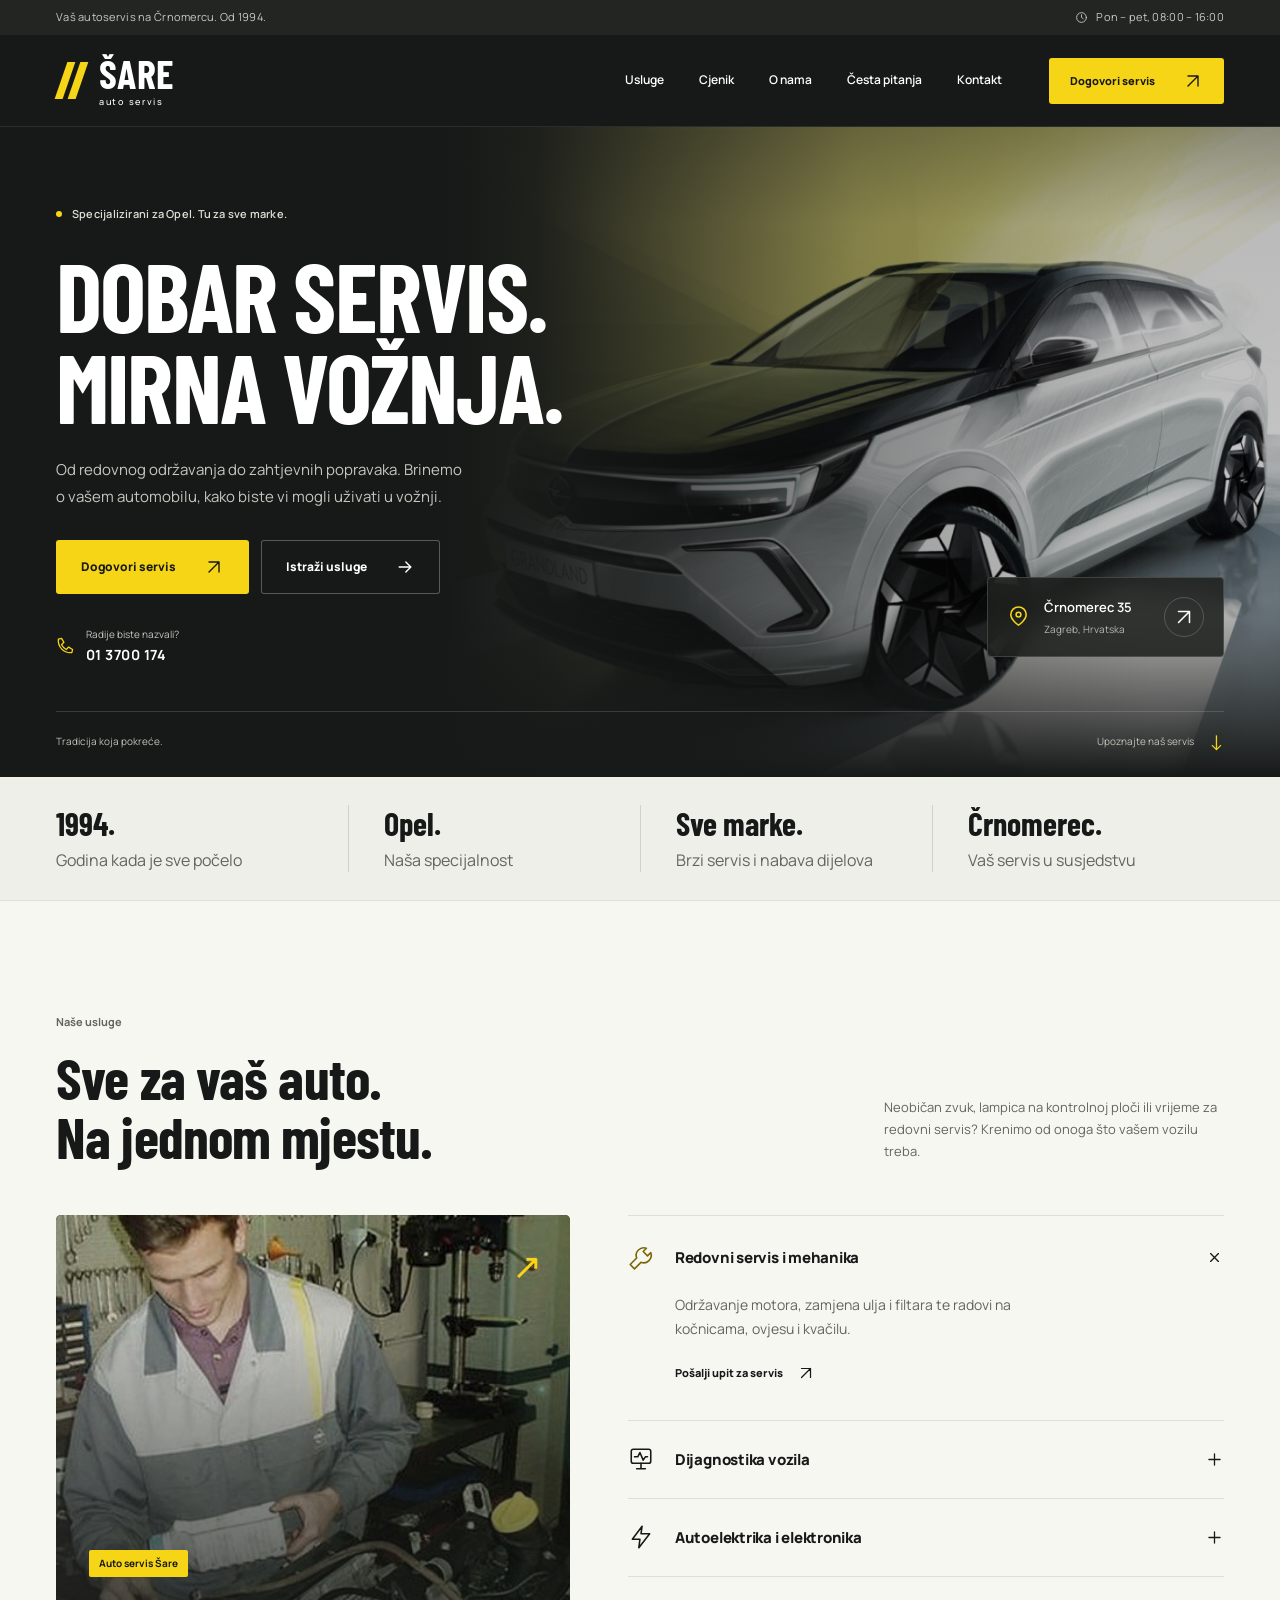
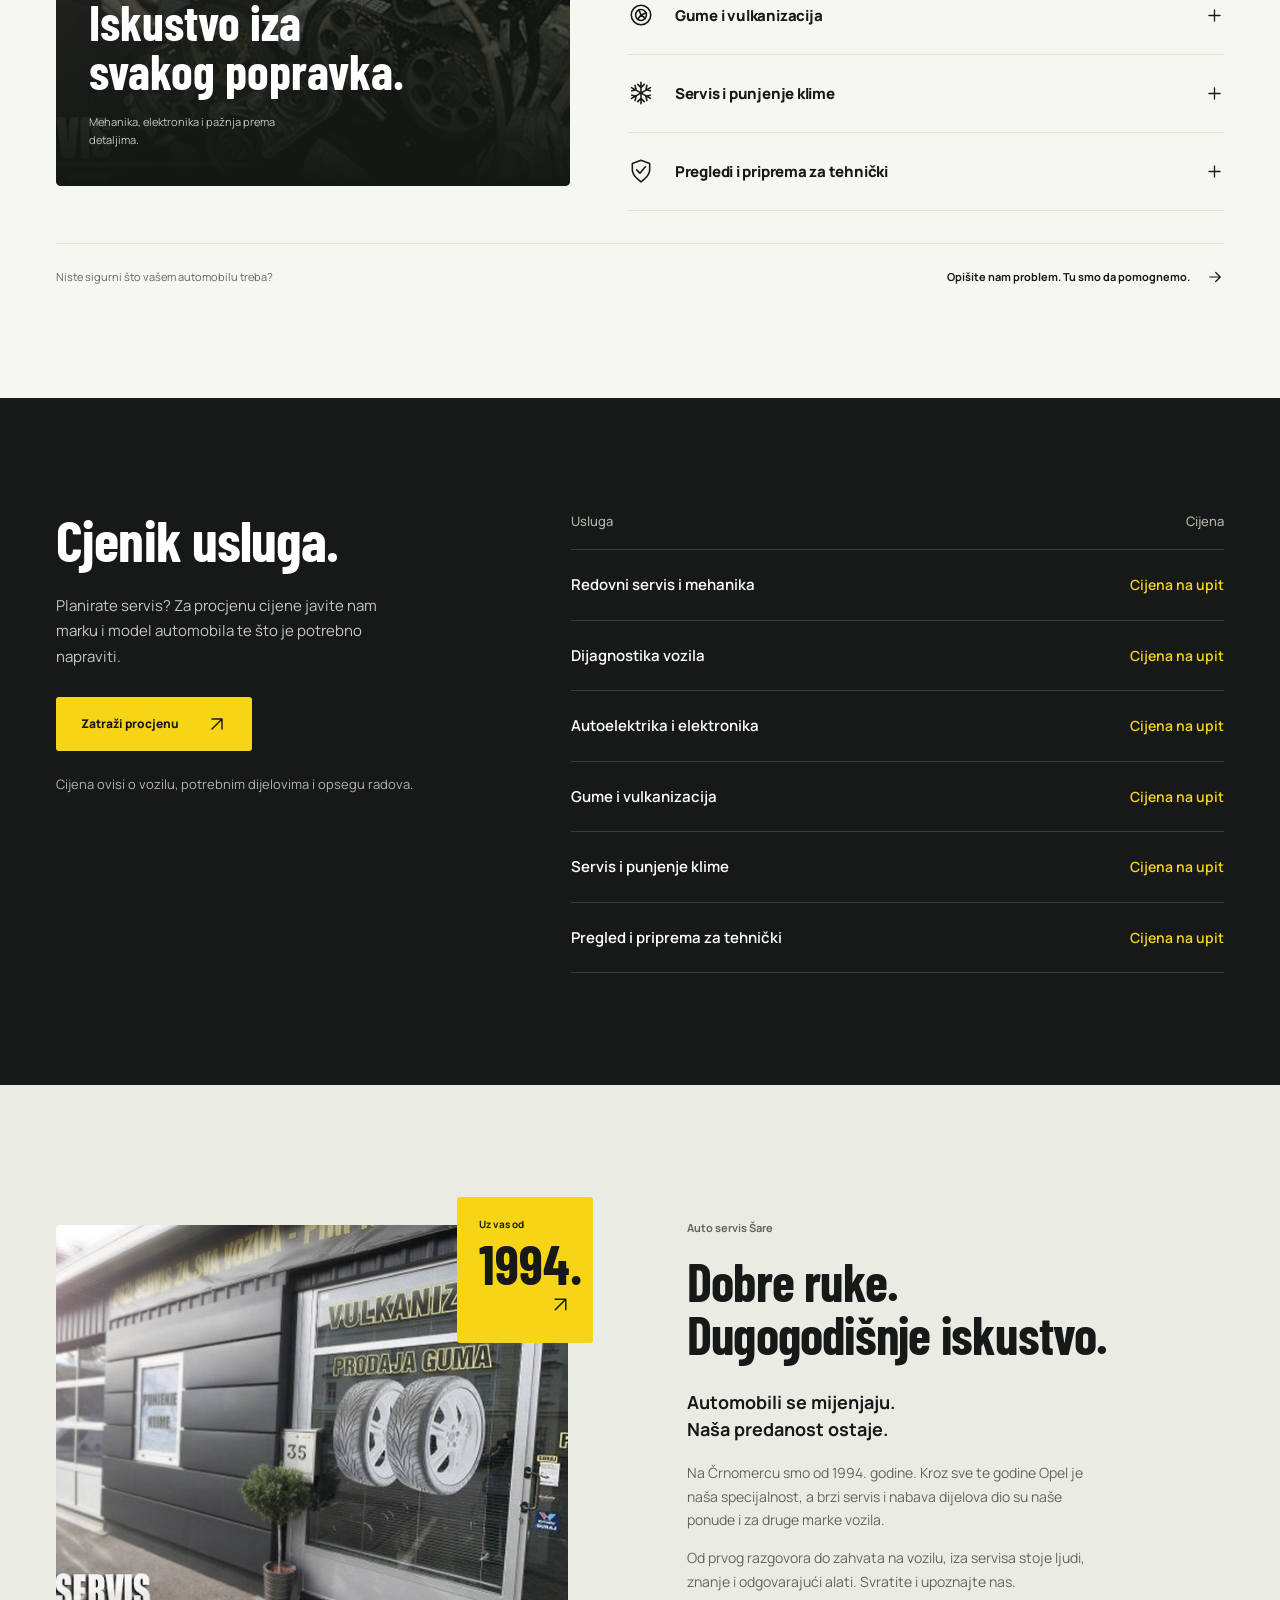
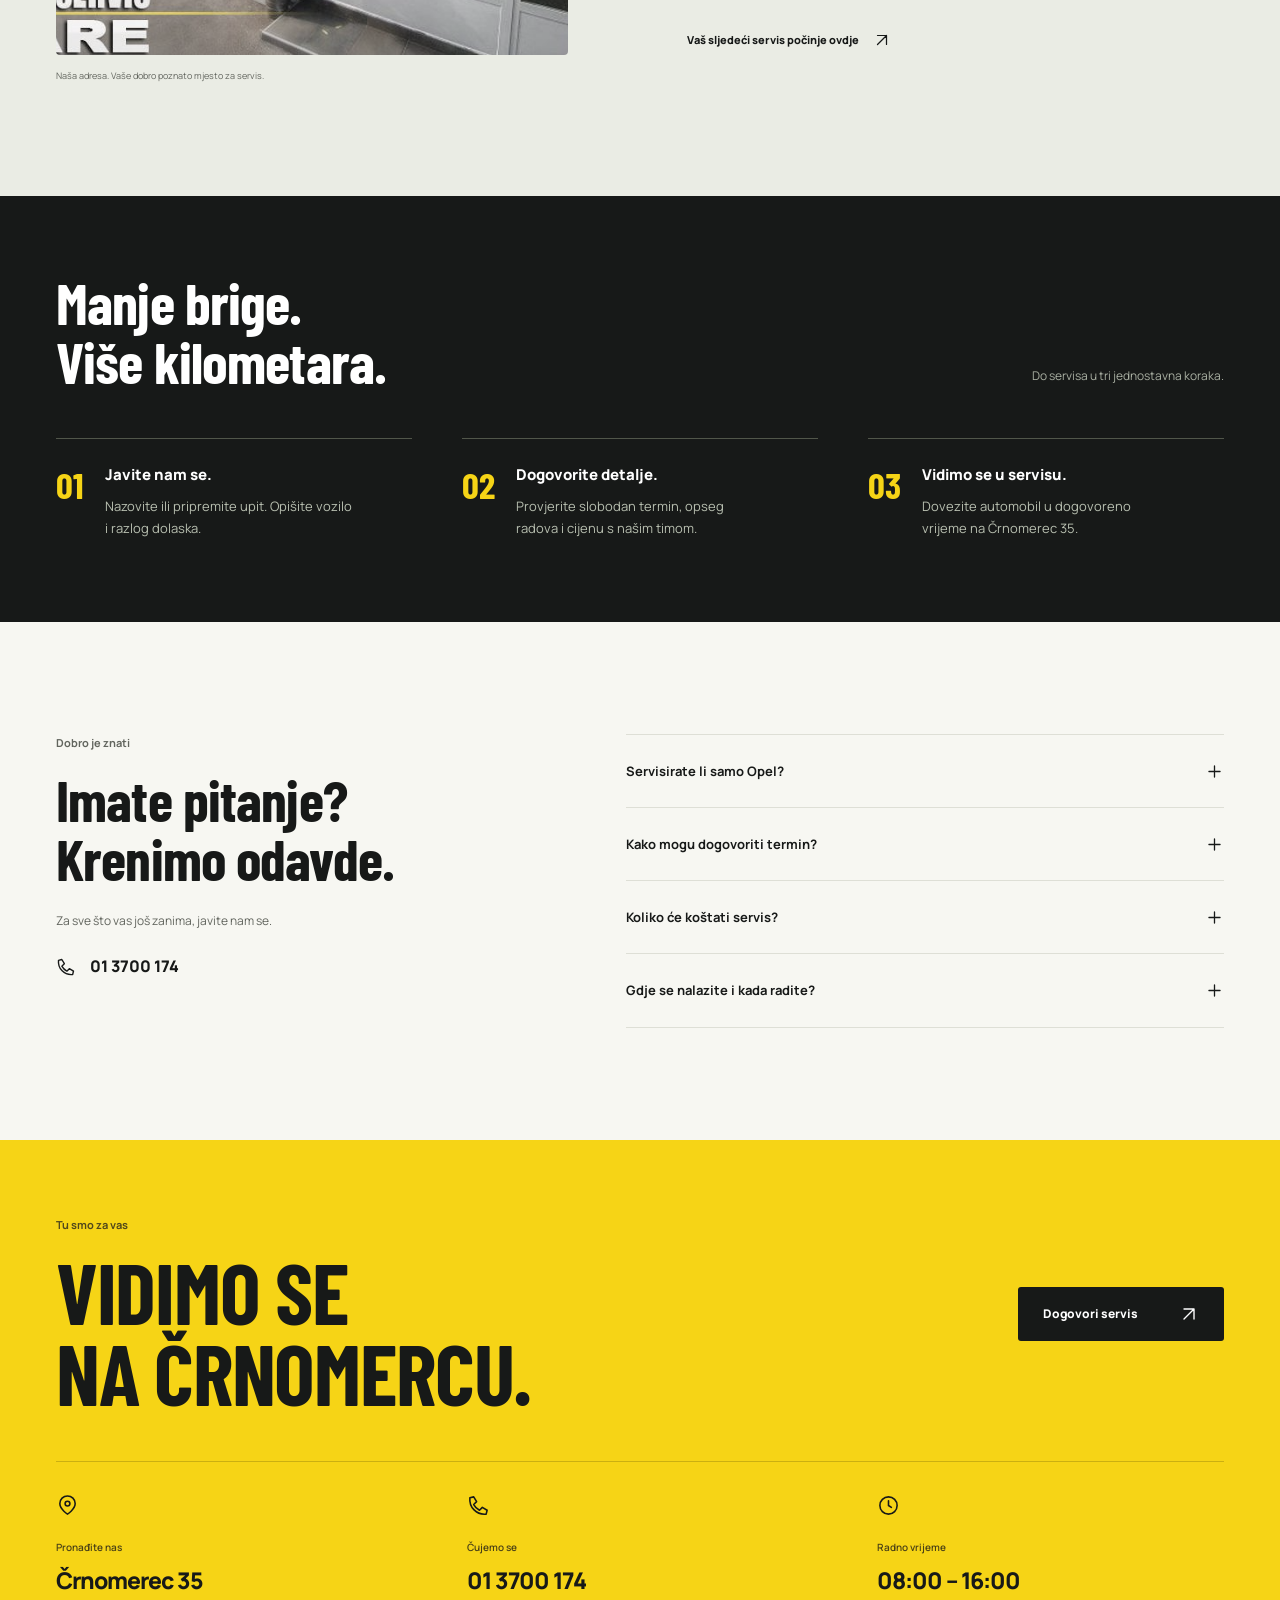
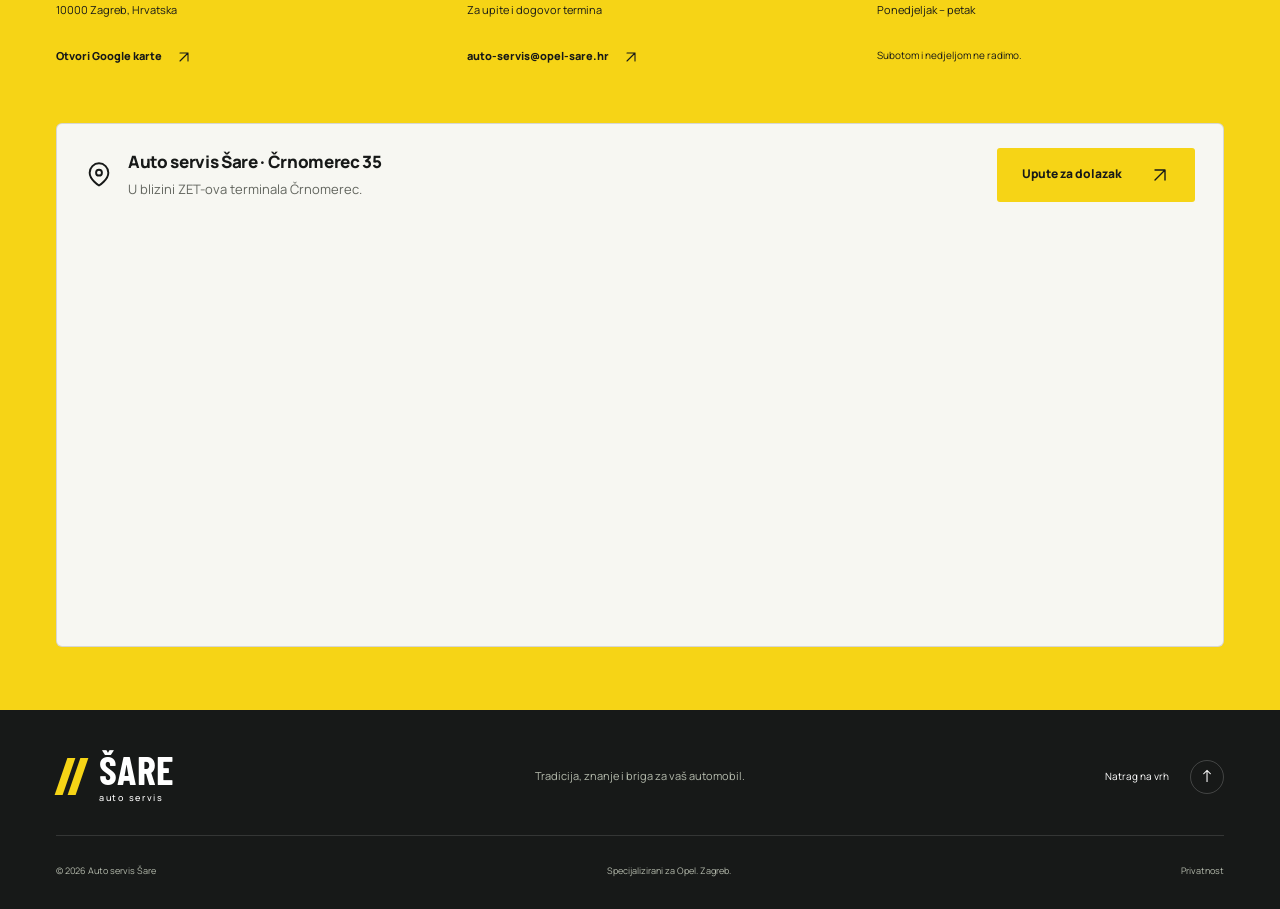
==== index.html @ dbb4a088 "Initial website for Auto servis Sare" ====
<!doctype html>
<html lang="hr">
  <head>
    <meta charset="utf-8" />
    <meta name="viewport" content="width=device-width, initial-scale=1" />
    <meta name="theme-color" content="#171918" />
    <meta
      name="description"
      content="Auto servis Šare na Črnomercu u Zagrebu. Specijalizirani za Opel od 1994. Mehanika, dijagnostika, autoelektrika, gume i klima. Dogovorite servis."
    />
    <title>Auto servis Šare — Dobar servis. Mirna vožnja.</title>
    <link rel="icon" href="assets/favicon.svg" type="image/svg+xml" />
    <link
      rel="preload"
      href="assets/barlow-condensed-bold.ttf"
      as="font"
      type="font/ttf"
      crossorigin
    />
    <link
      rel="preload"
      href="assets/manrope-variable.ttf"
      as="font"
      type="font/ttf"
      crossorigin
    />
    <link rel="stylesheet" href="styles.css" />
    <script src="app.js" defer></script>
  </head>
  <body>
    <a class="skip-link" href="#sadrzaj">Preskoči na sadržaj</a>
    <svg
      class="icon-sprite"
      xmlns="http://www.w3.org/2000/svg"
      aria-hidden="true"
    >
      <symbol id="i-arrow" viewBox="0 0 24 24">
        <path d="M5 12h14m-6-6 6 6-6 6" />
      </symbol>
      <symbol id="i-up-right" viewBox="0 0 24 24">
        <path d="M6 18 18 6M6 6h12v12" />
      </symbol>
      <symbol id="i-phone" viewBox="0 0 24 24">
        <path d="m7 3 3 5-3 3a15 15 0 0 0 6 6l3-3 5 3-1 4C10 22 2 14 3 4z" />
      </symbol>
      <symbol id="i-pin" viewBox="0 0 24 24">
        <path d="M20 10c0 6-8 11-8 11S4 16 4 10a8 8 0 1 1 16 0Z" />
        <circle cx="12" cy="10" r="2.5" />
      </symbol>
      <symbol id="i-clock" viewBox="0 0 24 24">
        <circle cx="12" cy="12" r="9" />
        <path d="M12 7v5l3 2" />
      </symbol>
      <symbol id="i-wrench" viewBox="0 0 24 24">
        <path d="m14 6 4 4 3-3a7 7 0 0 1-9 9l-6 6-4-4 6-6a7 7 0 0 1 9-9Z" />
      </symbol>
      <symbol id="i-diagnostic" viewBox="0 0 24 24">
        <rect x="3" y="3" width="18" height="13" rx="2" />
        <path d="M8 21h8m-4-5v5M6 10h3l2-4 3 7 2-3h2" />
      </symbol>
      <symbol id="i-bolt" viewBox="0 0 24 24">
        <path d="m13 2-9 12h7l-1 8 10-13h-8z" />
      </symbol>
      <symbol id="i-tyre" viewBox="0 0 24 24">
        <circle cx="12" cy="12" r="9" />
        <circle cx="12" cy="12" r="5" />
        <path d="m10 7 2 5 5-2m-5 2-3 4m3-4 4 3" />
      </symbol>
      <symbol id="i-snow" viewBox="0 0 24 24">
        <path
          d="M12 2v20M3.3 7l17.4 10M3.3 17 20.7 7M9 4l3 3 3-3M9 20l3-3 3 3M3.5 10l4-1-1-4m11 14-1-4 4-1M3.5 14l4 1-1 4m11-14-1 4 4 1"
        />
      </symbol>
      <symbol id="i-check" viewBox="0 0 24 24">
        <path d="m5 12 4 4L19 6" />
      </symbol>
      <symbol id="i-shield" viewBox="0 0 24 24">
        <path d="m12 2 8 3v6c0 5-8 11-8 11S4 16 4 11V5Z" />
        <path d="m8 11 3 3 5-6" />
      </symbol>
      <symbol id="i-plus" viewBox="0 0 24 24">
        <path d="M12 5v14M5 12h14" />
      </symbol>
      <symbol id="i-close" viewBox="0 0 24 24">
        <path d="m6 6 12 12M6 18 18 6" />
      </symbol>
      <symbol id="i-mail" viewBox="0 0 24 24">
        <rect x="3" y="5" width="18" height="14" rx="2" />
        <path d="m3 6 9 7 9-7" />
      </symbol>
    </svg>

    <div class="utility-bar">
      <div class="container utility-inner">
        <span>Vaš autoservis na Črnomercu. Od 1994.</span>
        <span
          ><svg class="icon" aria-hidden="true"><use href="#i-clock" /></svg>Pon
          – pet, 08:00 – 16:00</span
        >
      </div>
    </div>
    <header class="site-header">
      <div class="container nav-inner">
        <a
          class="brand"
          href="#pocetna"
          aria-label="Auto servis Šare — početna"
        >
          <span class="brand-mark" aria-hidden="true"><i></i><i></i></span>
          <span class="brand-name">ŠARE<span>auto servis</span></span>
        </a>
        <button
          class="menu-toggle"
          id="menu-toggle"
          type="button"
          aria-expanded="false"
          aria-controls="main-nav"
          aria-label="Otvori izbornik"
        >
          <span></span><span></span>
        </button>
        <nav class="main-nav" id="main-nav" aria-label="Glavni izbornik">
          <a href="#usluge">Usluge</a>
          <a href="#cjenik">Cjenik</a>
          <a href="#o-nama">O nama</a>
          <a href="#pitanja">Česta pitanja</a>
          <a href="#kontakt">Kontakt</a>
          <button
            class="button button-yellow nav-booking"
            type="button"
            data-booking
          >
            Dogovori servis
            <svg class="icon" aria-hidden="true">
              <use href="#i-up-right" />
            </svg>
          </button>
        </nav>
      </div>
    </header>

    <main id="sadrzaj">
      <section class="hero" id="pocetna" aria-labelledby="hero-title">
        <div class="hero-visual">
          <img
            src="assets/opel-grandland.jpg"
            width="1200"
            height="713"
            alt="Prednji dio srebrnog Opel Grandlanda"
            fetchpriority="high"
          />
        </div>
        <div class="hero-shade"></div>
        <div class="container hero-inner">
          <div class="hero-content">
            <p class="hero-intro">
              <span class="yellow-dot"></span>Specijalizirani za Opel. Tu za sve
              marke.
            </p>
            <h1 id="hero-title">
              <span>Dobar servis.</span><span>Mirna vožnja.</span>
            </h1>
            <p class="hero-description">
              Od redovnog održavanja do zahtjevnih popravaka. Brinemo o vašem
              automobilu, kako biste vi mogli uživati u vožnji.
            </p>
            <div class="hero-actions">
              <button class="button button-yellow" type="button" data-booking>
                Dogovori servis
                <svg class="icon" aria-hidden="true">
                  <use href="#i-up-right" />
                </svg>
              </button>
              <a class="button button-outline" href="#usluge"
                >Istraži usluge
                <svg class="icon" aria-hidden="true">
                  <use href="#i-arrow" /></svg
              ></a>
            </div>
            <a class="hero-phone" href="tel:+38513700174"
              ><svg class="icon" aria-hidden="true"><use href="#i-phone" /></svg
              ><span>Radije biste nazvali?<strong>01 3700 174</strong></span></a
            >
          </div>
          <div class="hero-location">
            <svg class="icon" aria-hidden="true"><use href="#i-pin" /></svg
            ><span>Črnomerec 35<span>Zagreb, Hrvatska</span></span
            ><a href="#kontakt" aria-label="Pronađite servis na Črnomercu"
              ><svg class="icon" aria-hidden="true">
                <use href="#i-up-right" /></svg
            ></a>
          </div>
          <div class="hero-bottom">
            <span>Tradicija koja pokreće.</span
            ><a href="#usluge"
              >Upoznajte naš servis <span aria-hidden="true">↓</span></a
            >
          </div>
        </div>
      </section>

      <div class="trust-strip">
        <div class="container trust-grid">
          <div>
            <strong>1994.</strong><span>Godina kada je sve počelo</span>
          </div>
          <div><strong>Opel.</strong><span>Naša specijalnost</span></div>
          <div>
            <strong>Sve marke.</strong
            ><span>Brzi servis i nabava dijelova</span>
          </div>
          <div>
            <strong>Črnomerec.</strong><span>Vaš servis u susjedstvu</span>
          </div>
        </div>
      </div>

      <section
        class="section services-section"
        id="usluge"
        aria-labelledby="services-title"
      >
        <div class="container">
          <div class="section-heading">
            <div>
              <p class="section-kicker">Naše usluge</p>
              <h2 id="services-title">
                Sve za vaš auto.<br />Na jednom mjestu.
              </h2>
            </div>
            <p>
              Neobičan zvuk, lampica na kontrolnoj ploči ili vrijeme za redovni
              servis? Krenimo od onoga što vašem vozilu treba.
            </p>
          </div>
          <div class="services-layout">
            <div class="service-photo">
              <img
                src="assets/mehanika.jpg"
                width="800"
                height="490"
                alt="Mehaničar radi na motoru u autoservisu Šare"
                loading="lazy"
              />
              <div class="service-photo-caption">
                <span class="photo-tag">Auto servis Šare</span>
                <h3>Iskustvo iza<br />svakog popravka.</h3>
                <p>Mehanika, elektronika i pažnja prema detaljima.</p>
              </div>
              <span class="photo-corner" aria-hidden="true">↗</span>
            </div>
            <div class="service-list">
              <details class="service-item" open>
                <summary>
                  <svg class="service-icon" aria-hidden="true">
                    <use href="#i-wrench" />
                  </svg>
                  <h3>Redovni servis i mehanika</h3>
                  <svg class="icon expand-icon" aria-hidden="true">
                    <use href="#i-plus" />
                  </svg>
                </summary>
                <div class="service-content">
                  <p>
                    Održavanje motora, zamjena ulja i filtara te radovi na
                    kočnicama, ovjesu i kvačilu.
                  </p>
                  <button
                    class="text-button"
                    type="button"
                    data-booking
                    data-service="Mehanika"
                  >
                    Pošalji upit za servis
                    <svg class="icon" aria-hidden="true">
                      <use href="#i-up-right" />
                    </svg>
                  </button>
                </div>
              </details>
              <details class="service-item">
                <summary>
                  <svg class="service-icon" aria-hidden="true">
                    <use href="#i-diagnostic" />
                  </svg>
                  <h3>Dijagnostika vozila</h3>
                  <svg class="icon expand-icon" aria-hidden="true">
                    <use href="#i-plus" />
                  </svg>
                </summary>
                <div class="service-content">
                  <p>
                    Provjera sustava vozila dijagnostičkom opremom i
                    pronalaženje uzroka prijavljenih poteškoća.
                  </p>
                  <button
                    class="text-button"
                    type="button"
                    data-booking
                    data-service="Dijagnostika"
                  >
                    Pošalji upit za dijagnostiku
                    <svg class="icon" aria-hidden="true">
                      <use href="#i-up-right" />
                    </svg>
                  </button>
                </div>
              </details>
              <details class="service-item">
                <summary>
                  <svg class="service-icon" aria-hidden="true">
                    <use href="#i-bolt" />
                  </svg>
                  <h3>Autoelektrika i elektronika</h3>
                  <svg class="icon expand-icon" aria-hidden="true">
                    <use href="#i-plus" />
                  </svg>
                </summary>
                <div class="service-content">
                  <p>
                    Pregled i popravak električnih instalacija, električnih
                    dijelova i elektronike vašeg automobila.
                  </p>
                  <button
                    class="text-button"
                    type="button"
                    data-booking
                    data-service="Autoelektrika"
                  >
                    Pošalji upit za autoelektriku
                    <svg class="icon" aria-hidden="true">
                      <use href="#i-up-right" />
                    </svg>
                  </button>
                </div>
              </details>
              <details class="service-item">
                <summary>
                  <svg class="service-icon" aria-hidden="true">
                    <use href="#i-tyre" />
                  </svg>
                  <h3>Gume i vulkanizacija</h3>
                  <svg class="icon expand-icon" aria-hidden="true">
                    <use href="#i-plus" />
                  </svg>
                </summary>
                <div class="service-content">
                  <p>
                    Nabava, montaža i balansiranje guma te kontrola njihova
                    stanja i tlaka.
                  </p>
                  <button
                    class="text-button"
                    type="button"
                    data-booking
                    data-service="Gume"
                  >
                    Pošalji upit za gume
                    <svg class="icon" aria-hidden="true">
                      <use href="#i-up-right" />
                    </svg>
                  </button>
                </div>
              </details>
              <details class="service-item">
                <summary>
                  <svg class="service-icon" aria-hidden="true">
                    <use href="#i-snow" />
                  </svg>
                  <h3>Servis i punjenje klime</h3>
                  <svg class="icon expand-icon" aria-hidden="true">
                    <use href="#i-plus" />
                  </svg>
                </summary>
                <div class="service-content">
                  <p>
                    Pregled, punjenje i popravak sustava klimatizacije. Javite
                    nam model vozila i poteškoću koju primjećujete.
                  </p>
                  <button
                    class="text-button"
                    type="button"
                    data-booking
                    data-service="Klima"
                  >
                    Pošalji upit za klimu
                    <svg class="icon" aria-hidden="true">
                      <use href="#i-up-right" />
                    </svg>
                  </button>
                </div>
              </details>
              <details class="service-item">
                <summary>
                  <svg class="service-icon" aria-hidden="true">
                    <use href="#i-shield" />
                  </svg>
                  <h3>Pregledi i priprema za tehnički</h3>
                  <svg class="icon expand-icon" aria-hidden="true">
                    <use href="#i-plus" />
                  </svg>
                </summary>
                <div class="service-content">
                  <p>
                    Kontrolni pregledi, priprema vozila za tehnički pregled i
                    poliranje farova.
                  </p>
                  <button
                    class="text-button"
                    type="button"
                    data-booking
                    data-service="Pregled vozila"
                  >
                    Pošalji upit za pregled
                    <svg class="icon" aria-hidden="true">
                      <use href="#i-up-right" />
                    </svg>
                  </button>
                </div>
              </details>
            </div>
          </div>
          <div class="services-note">
            <span>Niste sigurni što vašem automobilu treba?</span
            ><a href="tel:+38513700174"
              >Opišite nam problem. Tu smo da pomognemo.<svg
                class="icon"
                aria-hidden="true"
              >
                <use href="#i-arrow" /></svg
            ></a>
          </div>
        </div>
      </section>

      <section
        class="section pricing-section"
        id="cjenik"
        aria-labelledby="pricing-title"
      >
        <div class="container pricing-layout">
          <div class="pricing-intro">
            <h2 id="pricing-title">Cjenik usluga.</h2>
            <p>
              Planirate servis? Za procjenu cijene javite nam marku i model
              automobila te što je potrebno napraviti.
            </p>
            <button
              class="button button-yellow"
              type="button"
              data-booking
              data-service="Ostalo"
            >
              Zatraži procjenu
              <svg class="icon" aria-hidden="true">
                <use href="#i-up-right" />
              </svg>
            </button>
            <p class="pricing-note">
              Cijena ovisi o vozilu, potrebnim dijelovima i opsegu radova.
            </p>
          </div>
          <div class="pricing-table-wrap">
            <table class="pricing-table">
              <caption class="sr-only">
                Pregled servisnih usluga. Cijene su trenutačno dostupne na upit.
              </caption>
              <thead>
                <tr>
                  <th scope="col">Usluga</th>
                  <th scope="col">Cijena</th>
                </tr>
              </thead>
              <!-- Oznake u .price-value zamijeniti potvrđenim cijenama. -->
              <tbody>
                <tr>
                  <th scope="row">Redovni servis i mehanika</th>
                  <td class="price-value">Cijena na upit</td>
                </tr>
                <tr>
                  <th scope="row">Dijagnostika vozila</th>
                  <td class="price-value">Cijena na upit</td>
                </tr>
                <tr>
                  <th scope="row">Autoelektrika i elektronika</th>
                  <td class="price-value">Cijena na upit</td>
                </tr>
                <tr>
                  <th scope="row">Gume i vulkanizacija</th>
                  <td class="price-value">Cijena na upit</td>
                </tr>
                <tr>
                  <th scope="row">Servis i punjenje klime</th>
                  <td class="price-value">Cijena na upit</td>
                </tr>
                <tr>
                  <th scope="row">Pregled i priprema za tehnički</th>
                  <td class="price-value">Cijena na upit</td>
                </tr>
              </tbody>
            </table>
          </div>
        </div>
      </section>

      <section
        class="section about-section"
        id="o-nama"
        aria-labelledby="about-title"
      >
        <div class="container about-layout">
          <div class="about-visual">
            <img
              src="assets/servis-eksterijer.jpg"
              width="800"
              height="490"
              alt="Ulaz u Auto servis Šare na adresi Črnomerec 35"
              loading="lazy"
            />
            <div class="since-badge">
              <span>Uz vas od</span><strong>1994.</strong
              ><svg class="icon" aria-hidden="true">
                <use href="#i-up-right" />
              </svg>
            </div>
            <p class="photo-credit">
              Naša adresa. Vaše dobro poznato mjesto za servis.
            </p>
          </div>
          <div class="about-copy">
            <p class="section-kicker">Auto servis Šare</p>
            <h2 id="about-title">Dobre ruke.<br />Dugogodišnje iskustvo.</h2>
            <p class="about-lead">
              Automobili se mijenjaju.<br />Naša predanost ostaje.
            </p>
            <p>
              Na Črnomercu smo od 1994. godine. Kroz sve te godine Opel je naša
              specijalnost, a brzi servis i nabava dijelova dio su naše ponude i
              za druge marke vozila.
            </p>
            <p>
              Od prvog razgovora do zahvata na vozilu, iza servisa stoje ljudi,
              znanje i odgovarajući alati. Svratite i upoznajte nas.
            </p>
            <a class="text-link" href="#kontakt"
              >Vaš sljedeći servis počinje ovdje
              <svg class="icon" aria-hidden="true">
                <use href="#i-up-right" /></svg
            ></a>
          </div>
        </div>
      </section>

      <section class="process-section" aria-labelledby="process-title">
        <div class="container">
          <div class="process-heading">
            <h2 id="process-title">Manje brige.<br />Više kilometara.</h2>
            <p>Do servisa u tri jednostavna koraka.</p>
          </div>
          <ol class="process-grid">
            <li>
              <span class="step-number">01</span>
              <div>
                <h3>Javite nam se.</h3>
                <p>
                  Nazovite ili pripremite upit. Opišite vozilo i razlog dolaska.
                </p>
              </div>
            </li>
            <li>
              <span class="step-number">02</span>
              <div>
                <h3>Dogovorite detalje.</h3>
                <p>
                  Provjerite slobodan termin, opseg radova i cijenu s našim
                  timom.
                </p>
              </div>
            </li>
            <li>
              <span class="step-number">03</span>
              <div>
                <h3>Vidimo se u servisu.</h3>
                <p>Dovezite automobil u dogovoreno vrijeme na Črnomerec 35.</p>
              </div>
            </li>
          </ol>
        </div>
      </section>

      <section
        class="section faq-section"
        id="pitanja"
        aria-labelledby="faq-title"
      >
        <div class="container faq-layout">
          <div class="faq-heading">
            <p class="section-kicker">Dobro je znati</p>
            <h2 id="faq-title">Imate pitanje?<br />Krenimo odavde.</h2>
            <p>Za sve što vas još zanima, javite nam se.</p>
            <a class="text-link" href="tel:+38513700174"
              ><svg class="icon" aria-hidden="true"><use href="#i-phone" /></svg
              >01 3700 174</a
            >
          </div>
          <div class="faq-list">
            <details>
              <summary>
                Servisirate li samo Opel?<svg
                  class="icon expand-icon"
                  aria-hidden="true"
                >
                  <use href="#i-plus" />
                </svg>
              </summary>
              <p>
                Opel je naša specijalnost. Brzi servis i nabavu dijelova nudimo
                i za druge marke. Javite nam model vozila i potrebnu uslugu kako
                bismo dogovorili detalje.
              </p>
            </details>
            <details>
              <summary>
                Kako mogu dogovoriti termin?<svg
                  class="icon expand-icon"
                  aria-hidden="true"
                >
                  <use href="#i-plus" />
                </svg>
              </summary>
              <p>
                Nazovite <a href="tel:+38513700174">01 3700 174</a> radnim danom
                od 08:00 do 16:00 ili nam pošaljite e-mail. Termin vrijedi nakon
                dogovora sa servisom.
              </p>
            </details>
            <details>
              <summary>
                Koliko će koštati servis?<svg
                  class="icon expand-icon"
                  aria-hidden="true"
                >
                  <use href="#i-plus" />
                </svg>
              </summary>
              <p>
                Cijena ovisi o vozilu, potrebnim dijelovima i opsegu zahvata. Za
                procjenu nam pošaljite marku i model vozila te opis potrebne
                usluge.
              </p>
            </details>
            <details>
              <summary>
                Gdje se nalazite i kada radite?<svg
                  class="icon expand-icon"
                  aria-hidden="true"
                >
                  <use href="#i-plus" />
                </svg>
              </summary>
              <p>
                Na adresi Črnomerec 35 u Zagrebu, u blizini ZET-ova terminala.
                Radimo ponedjeljkom do petka, od 08:00 do 16:00. Subotom i
                nedjeljom ne radimo.
              </p>
            </details>
          </div>
        </div>
      </section>

      <section
        class="contact-section"
        id="kontakt"
        aria-labelledby="contact-title"
      >
        <div class="container">
          <div class="contact-heading">
            <div>
              <p class="section-kicker">Tu smo za vas</p>
              <h2 id="contact-title">Vidimo se<br />na Črnomercu.</h2>
            </div>
            <button class="button button-dark" type="button" data-booking>
              Dogovori servis
              <svg class="icon" aria-hidden="true">
                <use href="#i-up-right" />
              </svg>
            </button>
          </div>
          <div class="contact-grid">
            <div class="contact-item">
              <svg class="contact-icon" aria-hidden="true">
                <use href="#i-pin" />
              </svg>
              <p>Pronađite nas</p>
              <h3>Črnomerec 35</h3>
              <span>10000 Zagreb, Hrvatska</span
              ><a
                href="https://www.google.com/maps?cid=3651087283997827513"
                target="_blank"
                rel="noopener noreferrer"
                >Otvori Google karte
                <svg class="icon" aria-hidden="true">
                  <use href="#i-up-right" /></svg
                ><span class="sr-only"> (nova kartica)</span></a
              >
            </div>
            <div class="contact-item">
              <svg class="contact-icon" aria-hidden="true">
                <use href="#i-phone" />
              </svg>
              <p>Čujemo se</p>
              <h3><a href="tel:+38513700174">01 3700 174</a></h3>
              <span>Za upite i dogovor termina</span
              ><a href="mailto:auto-servis@opel-sare.hr"
                >auto-servis@opel-sare.hr
                <svg class="icon" aria-hidden="true">
                  <use href="#i-up-right" /></svg
              ></a>
            </div>
            <div class="contact-item">
              <svg class="contact-icon" aria-hidden="true">
                <use href="#i-clock" />
              </svg>
              <p>Radno vrijeme</p>
              <h3>08:00 – 16:00</h3>
              <span>Ponedjeljak – petak</span
              ><span class="weekend-note">Subotom i nedjeljom ne radimo.</span>
            </div>
          </div>
          <div class="location-map" aria-labelledby="map-title">
            <div class="map-toolbar">
              <div class="map-description">
                <svg class="icon" aria-hidden="true">
                  <use href="#i-pin" />
                </svg>
                <div>
                  <h3 id="map-title">Auto servis Šare · Črnomerec 35</h3>
                  <p>U blizini ZET-ova terminala Črnomerec.</p>
                </div>
              </div>
              <a
                class="button button-yellow"
                href="https://www.google.com/maps/dir/?api=1&amp;destination=45.8172058%2C15.9369876&amp;travelmode=driving"
                target="_blank"
                rel="noopener noreferrer"
              >
                Upute za dolazak
                <svg class="icon" aria-hidden="true">
                  <use href="#i-up-right" />
                </svg>
                <span class="sr-only"> (Google karte, nova kartica)</span>
              </a>
            </div>
            <iframe
              class="map-frame"
              src="https://www.google.com/maps/embed?pb=!1m18!1m12!1m3!1d3236.9121084749286!2d15.936987600000002!3d45.8172058!2m3!1f0!2f0!3f0!3m2!1i1024!2i768!4f13.1!3m3!1m2!1s0x4765d6d4f87176b3%3A0x32ab448a5ea2e1b9!2sAuto%20servis%20%C5%A0are!5e1!3m2!1shr!2shr!4v1791269556312!5m2!1shr!2shr"
              title="Google karta: Auto servis Šare, Črnomerec 35, Zagreb"
              width="1280"
              height="420"
              loading="lazy"
              referrerpolicy="strict-origin-when-cross-origin"
              allowfullscreen
            ></iframe>
          </div>
        </div>
      </section>
    </main>

    <footer class="site-footer">
      <div class="container footer-top">
        <a class="brand" href="#pocetna" aria-label="Auto servis Šare — na vrh"
          ><span class="brand-mark" aria-hidden="true"><i></i><i></i></span
          ><span class="brand-name">ŠARE<span>auto servis</span></span></a
        >
        <p>Tradicija, znanje i briga za vaš automobil.</p>
        <a class="back-top" href="#pocetna"
          >Natrag na vrh <span aria-hidden="true">↑</span></a
        >
      </div>
      <div class="container footer-bottom">
        <span>© <span data-year>2026</span> Auto servis Šare</span
        ><span>Specijalizirani za Opel. Zagreb.</span
        ><button class="footer-privacy" type="button" data-privacy>
          Privatnost
        </button>
      </div>
    </footer>

    <div class="mobile-action-bar">
      <a href="tel:+38513700174"
        ><svg class="icon" aria-hidden="true"><use href="#i-phone" /></svg
        >Nazovi servis</a
      ><button type="button" data-booking>
        Dogovori servis
        <svg class="icon" aria-hidden="true"><use href="#i-up-right" /></svg>
      </button>
    </div>

    <dialog
      class="booking-dialog"
      id="booking-dialog"
      aria-labelledby="booking-title"
    >
      <button
        class="dialog-close"
        type="button"
        data-close-dialog
        aria-label="Zatvori obrazac"
      >
        <svg class="icon" aria-hidden="true"><use href="#i-close" /></svg>
      </button>
      <div class="dialog-intro">
        <p class="section-kicker">Auto servis Šare</p>
        <h2 id="booking-title">Krenimo od vašeg auta.</h2>
        <p>
          Opišite što vam treba. Pripremit ćemo e-mail koji možete pregledati i
          poslati servisu.
        </p>
      </div>
      <form id="booking-form">
        <div class="form-grid">
          <div class="field">
            <label for="name"
              >Ime i prezime <span aria-hidden="true">*</span></label
            ><input
              id="name"
              name="name"
              autocomplete="name"
              maxlength="100"
              required
            />
          </div>
          <div class="field">
            <label for="email">E-mail <span aria-hidden="true">*</span></label
            ><input
              id="email"
              name="email"
              type="email"
              autocomplete="email"
              spellcheck="false"
              maxlength="150"
              required
            />
          </div>
          <div class="field">
            <label for="phone">Telefon <span>(neobavezno)</span></label
            ><input
              id="phone"
              name="phone"
              type="tel"
              autocomplete="tel"
              maxlength="40"
            />
          </div>
          <div class="field">
            <label for="vehicle">Marka i model <span>(neobavezno)</span></label
            ><input
              id="vehicle"
              name="vehicle"
              autocomplete="off"
              placeholder="Npr. Opel Astra, 2018…"
              maxlength="120"
            />
          </div>
          <div class="field field-full">
            <label for="service">Usluga <span aria-hidden="true">*</span></label
            ><select id="service" name="service" required>
              <option value="">Odaberite uslugu</option>
              <option value="Mehanika">Redovni servis i mehanika</option>
              <option value="Dijagnostika">Dijagnostika vozila</option>
              <option value="Autoelektrika">Autoelektrika i elektronika</option>
              <option value="Gume">Gume i vulkanizacija</option>
              <option value="Klima">Servis klime</option>
              <option value="Pregled vozila">
                Pregled i priprema za tehnički
              </option>
              <option value="Ostalo">Ostalo / nisam siguran</option>
            </select>
          </div>
          <div class="field field-full">
            <label for="message"
              >Kako možemo pomoći? <span aria-hidden="true">*</span></label
            ><textarea
              id="message"
              name="message"
              rows="3"
              maxlength="2000"
              placeholder="Opišite potrebnu uslugu ili poteškoću koju primjećujete…"
              required
            ></textarea>
          </div>
        </div>
        <p class="form-note">
          Polja označena zvjezdicom su obavezna. Upit se šalje iz vaše e-mail
          aplikacije. Termin dogovarate izravno sa servisom.
        </p>
        <button class="button button-dark form-submit" type="submit">
          Pripremi e-mail
          <svg class="icon" aria-hidden="true"><use href="#i-arrow" /></svg>
        </button>
        <p class="form-phone">
          Za dogovor telefonom: <a href="tel:+38513700174">01 3700 174</a>
        </p>
      </form>
      <div id="booking-result" hidden>
        <p class="result-heading">
          <svg class="icon" aria-hidden="true"><use href="#i-check" /></svg>Upit
          je pripremljen. Još nije poslan.
        </p>
        <label class="preview-label" for="inquiry-preview"
          >Pregled vaše poruke</label
        ><textarea id="inquiry-preview" rows="9" readonly></textarea>
        <a
          class="button button-dark"
          id="email-draft"
          href="mailto:auto-servis@opel-sare.hr"
          >Otvori e-mail aplikaciju
          <svg class="icon" aria-hidden="true"><use href="#i-mail" /></svg
        ></a>
        <p class="form-note">
          Ako se aplikacija ne otvori, kopirajte poruku i pošaljite je na
          <a href="mailto:auto-servis@opel-sare.hr">auto-servis@opel-sare.hr</a
          >.
        </p>
        <div class="result-actions">
          <button class="text-button" id="edit-inquiry" type="button">
            Uredi upit</button
          ><button class="text-button" id="copy-inquiry" type="button">
            Kopiraj poruku
          </button>
        </div>
        <p id="copy-status" class="copy-status" aria-live="polite"></p>
      </div>
    </dialog>
    <dialog
      class="privacy-dialog"
      id="privacy-dialog"
      aria-labelledby="privacy-title"
    >
      <button
        class="dialog-close"
        type="button"
        data-close-dialog
        aria-label="Zatvori informacije o privatnosti"
      >
        <svg class="icon" aria-hidden="true"><use href="#i-close" /></svg>
      </button>
      <h2 id="privacy-title">Vaši podaci.</h2>
      <p>
        Ova stranica ne koristi vlastite analitičke ni marketinške kolačiće.
      </p>
      <p>
        Podaci koje unesete u obrazac služe za pripremu e-maila u vašem
        pregledniku. Stranica ih ne pohranjuje na poslužitelju i ne šalje
        automatski. Poruku šaljete sami, kroz svoju e-mail aplikaciju.
      </p>
      <p>
        Za prikaz lokacije koristimo ugrađenu Google kartu. Pri učitavanju karte
        preglednik se povezuje s Googleovim poslužiteljima. Na kartu i poveznice
        za upute primjenjuju se
        <a
          href="https://policies.google.com/privacy?hl=hr"
          target="_blank"
          rel="noopener noreferrer"
          >Googleova pravila privatnosti<span class="sr-only">
            (nova kartica)</span
          ></a
        >.
      </p>
      <p>
        Za pitanja se možete javiti na
        <a href="mailto:auto-servis@opel-sare.hr">auto-servis@opel-sare.hr</a>.
      </p>
    </dialog>
    <noscript
      ><div class="no-script-note">
        Za dogovor servisa nazovite
        <a href="tel:+38513700174">01 3700 174</a> ili pišite na
        <a href="mailto:auto-servis@opel-sare.hr">auto-servis@opel-sare.hr</a>.
      </div>
      <style>
        [data-booking],
        [data-privacy],
        .menu-toggle {
          display: none !important;
        }
        @media (max-width: 999px) {
          .main-nav {
            display: flex !important;
            position: static !important;
            flex-wrap: wrap;
          }
          .nav-inner {
            flex-wrap: wrap;
          }
          .site-header {
            position: relative;
          }
          .mobile-action-bar {
            grid-template-columns: 1fr;
          }
        }
      </style></noscript
    >
  </body>
</html>
---- styles.css ----
@font-face {
  font-family: Manrope;
  src: url("assets/manrope-variable.ttf") format("truetype");
  font-weight: 200 800;
  font-style: normal;
  font-display: swap;
}
@font-face {
  font-family: "Barlow Condensed";
  src: url("assets/barlow-condensed-bold.ttf") format("truetype");
  font-weight: 700;
  font-style: normal;
  font-display: swap;
}

:root {
  --ink: #171918;
  --ink-soft: #242724;
  --paper: #f7f7f2;
  --white: #fff;
  --yellow: #f6d416;
  --muted: #62655e;
  --line: #dedfd6;
  --font: "Manrope", Arial, sans-serif;
  --display: "Barlow Condensed", "Arial Narrow", sans-serif;
  --container: 1280px;
}
* {
  box-sizing: border-box;
}
html {
  scroll-behavior: smooth;
  scroll-padding-top: 110px;
}
body {
  margin: 0;
  background: var(--paper);
  color: var(--ink);
  font-family: var(--font);
  font-size: 15px;
  line-height: 1.7;
  -webkit-font-smoothing: antialiased;
}
body.dialog-open {
  overflow: hidden;
}
button,
input,
select,
textarea {
  font: inherit;
}
button,
a {
  -webkit-tap-highlight-color: transparent;
  touch-action: manipulation;
}
button {
  cursor: pointer;
}
a {
  color: inherit;
  text-decoration: none;
}
img {
  display: block;
  max-width: 100%;
  height: auto;
}
button {
  border: 0;
}
button:disabled {
  cursor: wait;
}
button:focus-visible,
a:focus-visible,
summary:focus-visible,
input:focus-visible,
select:focus-visible,
textarea:focus-visible {
  outline: 3px solid #867000;
  outline-offset: 5px;
}
.site-header :focus-visible,
.hero :focus-visible,
.site-footer :focus-visible {
  outline-color: var(--yellow);
}
::selection {
  background: var(--yellow);
  color: var(--ink);
}
h1,
h2,
h3,
p {
  margin: 0;
}
h1,
h2,
h3 {
  text-wrap: balance;
}
h2 {
  font-family: var(--display);
  font-size: clamp(44px, 4.5vw, 68px);
  font-weight: 700;
  line-height: 1.02;
  letter-spacing: -0.015em;
}
h3 {
  font-size: 19px;
  font-weight: 800;
  line-height: 1.4;
}
[hidden] {
  display: none !important;
}
.container {
  width: min(var(--container), calc(100% - 112px));
  margin-inline: auto;
}
.section {
  padding: 112px 0;
}
.icon-sprite {
  position: absolute;
  width: 0;
  height: 0;
  overflow: hidden;
}
.icon,
.service-icon,
.contact-icon {
  width: 22px;
  height: 22px;
  flex: 0 0 auto;
  fill: none;
  stroke: currentColor;
  stroke-width: 1.65;
  stroke-linecap: round;
  stroke-linejoin: round;
}
.sr-only {
  position: absolute;
  width: 1px;
  height: 1px;
  padding: 0;
  margin: -1px;
  overflow: hidden;
  clip: rect(0, 0, 0, 0);
  white-space: nowrap;
  border: 0;
}
.skip-link {
  position: fixed;
  left: 20px;
  top: 12px;
  transform: translateY(-160%);
  z-index: 20;
  padding: 12px 20px;
  background: var(--yellow);
  font-weight: 800;
}
.skip-link:focus {
  transform: translateY(0);
}
.utility-bar {
  background: #222521;
  color: #c8cac2;
  font-size: 11px;
  letter-spacing: 0.025em;
}
.utility-inner {
  min-height: 35px;
  display: flex;
  align-items: center;
  justify-content: space-between;
  gap: 16px;
}
.utility-inner > span:last-child {
  display: flex;
  gap: 8px;
  align-items: center;
}
.utility-inner .icon {
  width: 13px;
  height: 13px;
}
.site-header {
  position: sticky;
  top: 0;
  z-index: 10;
  background: var(--ink);
  color: var(--white);
  border-bottom: 1px solid #ffffff16;
}
.nav-inner {
  height: 91px;
  display: flex;
  align-items: center;
  justify-content: space-between;
  gap: 40px;
}
.brand {
  display: flex;
  align-items: center;
  gap: 12px;
  flex-shrink: 0;
}
.brand-mark {
  display: flex;
  gap: 5px;
  transform: skew(-19deg);
  margin: 0 5px;
}
.brand-mark i {
  width: 8px;
  height: 37px;
  background: var(--yellow);
}
.brand-name {
  font-family: var(--display);
  font-size: 40px;
  line-height: 0.85;
  letter-spacing: 0.01em;
  font-weight: 700;
}
.brand-name > span {
  display: block;
  font-family: var(--font);
  font-size: 9px;
  line-height: 1;
  letter-spacing: 0.19em;
  margin-top: 7px;
  font-weight: 500;
}
.main-nav {
  display: flex;
  align-items: center;
  gap: 35px;
  font-size: 12px;
  font-weight: 600;
}
.main-nav > a {
  padding: 12px 0;
  transition: color 0.2s;
}
.main-nav > a:hover {
  color: var(--yellow);
}
.button {
  display: inline-flex;
  align-items: center;
  justify-content: space-between;
  gap: 28px;
  min-height: 54px;
  padding: 15px 24px;
  border: 1px solid transparent;
  border-radius: 3px;
  font-size: 12px;
  font-weight: 800;
  line-height: 1.4;
  transition:
    background-color 0.2s,
    color 0.2s,
    border-color 0.2s;
}
.button-yellow {
  background: var(--yellow);
  color: var(--ink);
}
.button-yellow:hover {
  background: #ffe65d;
}
.button-dark {
  background: var(--ink);
  color: var(--white);
}
.button-dark:hover {
  background: #3a3d36;
}
.button-outline {
  border-color: #ffffff48;
  color: var(--white);
  background: #17191828;
}
.button-outline:hover {
  background: #ffffff10;
  border-color: var(--white);
}
.button .icon {
  width: 20px;
  height: 20px;
}
.nav-booking {
  margin-left: 12px;
  min-height: 46px;
  padding: 12px 20px;
  font-size: 11px;
}
.menu-toggle {
  display: none;
}

.hero {
  position: relative;
  isolation: isolate;
  background: var(--ink);
  color: var(--white);
  overflow: hidden;
}
.hero-visual {
  position: absolute;
  inset: 0 0 0 30%;
  z-index: -3;
}
.hero-visual img {
  width: 100%;
  height: 100%;
  object-fit: cover;
  object-position: 57% center;
  filter: saturate(0.45) brightness(0.79);
}
.hero-shade {
  position: absolute;
  inset: 0;
  z-index: -2;
  background:
    linear-gradient(
      90deg,
      #171918 0%,
      #171918 35%,
      #171918ee 42%,
      #17191840 67%,
      #17191800 90%
    ),
    linear-gradient(
      0deg,
      #171918 0%,
      #17191800 27%,
      #17191815 85%,
      #17191855 100%
    );
}
.hero-inner {
  position: relative;
  min-height: 650px;
  padding-top: 78px;
  padding-bottom: 96px;
}
.hero-content {
  max-width: 630px;
}
.hero-intro {
  display: flex;
  align-items: center;
  gap: 10px;
  color: #dfdfd7;
  font-size: 11px;
  font-weight: 600;
  letter-spacing: 0.02em;
}
.yellow-dot {
  display: inline-block;
  width: 6px;
  height: 6px;
  border-radius: 50%;
  background: var(--yellow);
  flex-shrink: 0;
}
h1 {
  font-family: var(--display);
  font-weight: 700;
  font-size: clamp(72px, 7.6vw, 112px);
  line-height: 0.94;
  letter-spacing: -0.018em;
  text-transform: uppercase;
  margin: 25px 0 24px;
}
h1 > span {
  display: block;
  white-space: nowrap;
}
.hero-description {
  color: #c4c7bf;
  font-size: 13px;
  line-height: 1.85;
  max-width: 370px;
  text-wrap: pretty;
}
.hero-actions {
  display: flex;
  gap: 12px;
  margin-top: 29px;
  flex-wrap: wrap;
}
.hero-phone {
  display: inline-flex;
  gap: 11px;
  align-items: center;
  margin-top: 32px;
  color: #c4c7bf;
  font-size: 10px;
  line-height: 1.65;
}
.hero-phone .icon {
  width: 19px;
  height: 19px;
  color: var(--yellow);
}
.hero-phone strong {
  display: block;
  font-size: 14px;
  color: var(--white);
  font-weight: 700;
  letter-spacing: 0.035em;
}
.hero-phone:hover strong {
  text-decoration: underline;
  text-underline-offset: 5px;
}
.hero-location {
  position: absolute;
  right: 0;
  bottom: 120px;
  display: flex;
  gap: 14px;
  align-items: center;
  padding: 18px 19px;
  background: #1d201ddc;
  backdrop-filter: blur(12px);
  border: 1px solid #ffffff26;
  border-radius: 4px;
  font-size: 13px;
  font-weight: 600;
}
.hero-location > .icon {
  color: var(--yellow);
  width: 23px;
  height: 23px;
}
.hero-location > span > span {
  display: block;
  font-size: 10px;
  font-weight: 400;
  color: #b3b7ae;
  margin-top: 3px;
}
.hero-location > a {
  display: grid;
  place-items: center;
  width: 40px;
  height: 40px;
  border: 1px solid #ffffff30;
  border-radius: 50%;
  margin-left: 18px;
}
.hero-location > a:hover {
  background: var(--yellow);
  color: var(--ink);
}
.hero-bottom {
  position: absolute;
  bottom: 25px;
  left: 0;
  right: 0;
  display: flex;
  justify-content: space-between;
  align-items: center;
  font-size: 10px;
  color: #c0c4b9;
  border-top: 1px solid #ffffff24;
  padding-top: 19px;
}
.hero-bottom > a {
  display: flex;
  align-items: center;
  gap: 15px;
}
.hero-bottom > a > span {
  font-size: 21px;
  color: var(--yellow);
  line-height: 1;
}
.trust-strip {
  border-bottom: 1px solid var(--line);
  background: #eeefe8;
}
.trust-grid {
  display: grid;
  grid-template-columns: repeat(4, 1fr);
  padding: 28px 0;
}
.trust-grid > div {
  padding-left: 35px;
  border-left: 1px solid #d0d2c8;
}
.trust-grid > div:first-child {
  padding-left: 0;
  border: 0;
}
.trust-grid strong {
  display: block;
  font-family: var(--display);
  font-size: 32px;
  line-height: 1.15;
  margin-bottom: 6px;
}
.trust-grid span {
  display: block;
  font-size: 16px;
  line-height: 1.5;
  color: var(--muted);
}

.section-kicker {
  font-size: 11px;
  font-weight: 700;
  color: var(--muted);
  margin-bottom: 17px;
}
.section-heading {
  display: flex;
  align-items: flex-end;
  justify-content: space-between;
  gap: 70px;
  margin-bottom: 49px;
}
.section-heading > p {
  max-width: 340px;
  font-size: 13px;
  color: var(--muted);
  padding-bottom: 4px;
}
.services-layout {
  display: grid;
  grid-template-columns: 1fr 1.16fr;
  gap: 58px;
  align-items: start;
}
.service-photo {
  position: relative;
  min-height: 571px;
  overflow: hidden;
  border-radius: 5px;
  background: var(--ink);
  color: var(--white);
}
.service-photo > img {
  position: absolute;
  width: 100%;
  height: 100%;
  object-fit: cover;
  object-position: center;
  filter: brightness(0.8);
}
.service-photo::after {
  content: "";
  position: absolute;
  inset: 0;
  background: linear-gradient(0deg, #121813 0%, #121813d0 20%, #12181300 80%);
}
.service-photo-caption {
  position: absolute;
  left: 33px;
  right: 33px;
  bottom: 36px;
  z-index: 1;
}
.photo-tag {
  font-size: 10px;
  display: inline-block;
  background: var(--yellow);
  color: var(--ink);
  padding: 5px 10px;
  border-radius: 2px;
  margin-bottom: 20px;
  font-weight: 700;
}
.service-photo h3 {
  font-family: var(--display);
  font-size: 49px;
  line-height: 1.01;
}
.service-photo p {
  color: #c4c9bf;
  font-size: 11px;
  max-width: 230px;
  margin-top: 17px;
}
.photo-corner {
  position: absolute;
  right: 28px;
  top: 20px;
  font-size: 36px;
  z-index: 1;
  color: var(--yellow);
}
.service-item {
  border-bottom: 1px solid var(--line);
}
.service-item:first-child {
  border-top: 1px solid var(--line);
}
summary {
  cursor: pointer;
  list-style: none;
}
summary::-webkit-details-marker {
  display: none;
}
.service-item summary {
  display: flex;
  gap: 21px;
  align-items: center;
  min-height: 77px;
  padding: 19px 0;
}
.service-item h3 {
  font-size: 15px;
  letter-spacing: -0.015em;
  flex: 1;
}
.service-icon {
  width: 26px;
  height: 26px;
  stroke-width: 1.45;
}
.expand-icon {
  width: 19px;
  height: 19px;
  transition: transform 0.2s;
  flex-shrink: 0;
}
details[open] > summary > .expand-icon {
  transform: rotate(45deg);
}
.service-item[open] summary {
  padding-bottom: 12px;
}
.service-item[open] .service-icon {
  color: #796500;
}
.service-content {
  padding: 0 15px 25px 47px;
  font-size: 12px;
  color: var(--muted);
}
.service-content p {
  max-width: 380px;
}
.text-button,
.text-link {
  display: inline-flex;
  align-items: center;
  gap: 14px;
  background: none;
  padding: 0;
  color: var(--ink);
  font-weight: 800;
  font-size: 11px;
  min-height: 44px;
  line-height: 1.6;
}
.text-button:hover,
.text-link:hover {
  text-decoration: underline;
  text-underline-offset: 5px;
}
.text-button .icon,
.text-link .icon {
  width: 18px;
  height: 18px;
}
.service-content .text-button {
  margin-top: 10px;
}
.service-item summary:hover h3,
.faq-list summary:hover {
  color: #796500;
}
.services-note {
  margin-top: 32px;
  padding-top: 24px;
  border-top: 1px solid var(--line);
  display: flex;
  justify-content: space-between;
  gap: 20px;
  font-size: 11px;
}
.services-note > span {
  color: var(--muted);
}
.services-note > a {
  display: flex;
  align-items: center;
  gap: 16px;
  font-weight: 700;
}
.services-note > a:hover {
  text-decoration: underline;
  text-underline-offset: 4px;
}
.services-note .icon {
  width: 18px;
  height: 18px;
}

.pricing-section {
  background: var(--ink);
  color: var(--white);
}
.pricing-layout {
  display: grid;
  grid-template-columns: 0.8fr 1.2fr;
  align-items: start;
  gap: 80px;
}
.pricing-intro > p {
  max-width: 360px;
  margin-top: 24px;
  color: #c4c7bf;
  font-size: 15px;
}
.pricing-intro > .button {
  margin-top: 28px;
}
.pricing-intro > .pricing-note {
  margin-top: 22px;
  color: #b0b6a8;
  font-size: 13px;
}
.pricing-table-wrap {
  min-width: 0;
}
.pricing-table {
  width: 100%;
  table-layout: fixed;
  border-collapse: collapse;
  text-align: left;
  font-size: 15px;
}
.pricing-table th,
.pricing-table td {
  padding: 22px 0;
  border-bottom: 1px solid #ffffff26;
  vertical-align: middle;
}
.pricing-table thead th {
  padding-top: 0;
  padding-bottom: 17px;
  color: #b0b6a8;
  font-size: 13px;
  font-weight: 500;
}
.pricing-table th:first-child {
  width: 67%;
  padding-right: 24px;
}
.pricing-table th[scope="row"] {
  font-weight: 600;
}
.pricing-table thead th:last-child,
.pricing-table .price-value {
  text-align: right;
}
.pricing-table .price-value {
  color: var(--yellow);
  font-size: 14px;
  font-weight: 600;
  font-variant-numeric: tabular-nums;
}
.pricing-section :focus-visible {
  outline-color: var(--yellow);
}
@media (max-width: 999px) {
  .pricing-layout {
    grid-template-columns: 0.8fr 1.2fr;
    gap: 40px;
  }
  .pricing-table {
    font-size: 14px;
  }
}
@media (max-width: 699px) {
  .pricing-layout {
    grid-template-columns: 1fr;
    gap: 36px;
  }
  .pricing-intro > p {
    font-size: 14px;
  }
  .pricing-intro > .pricing-note {
    font-size: 13px;
  }
  .pricing-table th,
  .pricing-table td {
    padding-block: 19px;
  }
  .pricing-table th:first-child {
    width: 65%;
    padding-right: 16px;
  }
  .pricing-table .price-value {
    font-size: 14px;
  }
}

.about-section {
  background: #eaece4;
}
.about-layout {
  display: grid;
  grid-template-columns: 1fr 1fr;
  gap: 94px;
  align-items: center;
}
.about-visual {
  position: relative;
  padding-right: 25px;
  padding-top: 28px;
}
.about-visual > img {
  width: 100%;
  height: 430px;
  object-fit: cover;
  object-position: 58% center;
  border-radius: 4px;
  filter: saturate(0.55);
}
.since-badge {
  position: absolute;
  right: 0;
  top: 0;
  background: var(--yellow);
  width: 136px;
  height: 146px;
  padding: 19px 22px;
  border-radius: 3px;
  display: flex;
  flex-direction: column;
  align-items: flex-start;
}
.since-badge > span {
  font-size: 10px;
  font-weight: 700;
}
.since-badge strong {
  font-family: var(--display);
  font-size: 55px;
  line-height: 1.1;
}
.since-badge .icon {
  align-self: flex-end;
  width: 21px;
  height: 21px;
}
.photo-credit {
  font-size: 9px;
  color: var(--muted);
  margin-top: 13px;
}
.about-copy h2 {
  font-size: clamp(42px, 4.1vw, 62px);
}
.about-lead {
  font-size: 18px;
  font-weight: 700;
  line-height: 1.5;
  margin: 27px 0 18px;
}
.about-copy > p:not(.section-kicker):not(.about-lead) {
  color: #62675c;
  font-size: 12px;
  margin-bottom: 14px;
  max-width: 405px;
}
.about-copy .text-link {
  margin-top: 10px;
}

.process-section {
  background: var(--ink);
  color: var(--white);
  padding: 77px 0 83px;
}
.process-heading {
  display: flex;
  justify-content: space-between;
  align-items: flex-end;
  gap: 40px;
  margin-bottom: 47px;
}
.process-heading h2 {
  font-size: 58px;
}
.process-heading > p {
  color: #a9afa2;
  font-size: 12px;
  padding-bottom: 5px;
}
.process-grid {
  list-style: none;
  margin: 0;
  padding: 0;
  display: grid;
  grid-template-columns: repeat(3, 1fr);
  gap: 50px;
}
.process-grid > li {
  border-top: 1px solid #51564a;
  padding-top: 25px;
  display: flex;
  align-items: flex-start;
  gap: 21px;
}
.step-number {
  color: var(--yellow);
  font-family: var(--display);
  font-size: 37px;
  line-height: 1.1;
}
.process-grid h3 {
  font-size: 15px;
  margin: 0 0 10px;
}
.process-grid p {
  font-size: 11px;
  color: #b8bfb0;
  max-width: 250px;
}

.faq-layout {
  display: grid;
  grid-template-columns: 0.9fr 1.1fr;
  gap: 80px;
}
.faq-heading > p:not(.section-kicker) {
  color: var(--muted);
  font-size: 12px;
  margin-top: 24px;
}
.faq-heading .text-link {
  font-size: 16px;
  margin-top: 13px;
}
.faq-heading .text-link .icon {
  width: 20px;
  height: 20px;
}
.faq-list {
  border-top: 1px solid var(--line);
  align-self: start;
}
.faq-list details {
  border-bottom: 1px solid var(--line);
}
.faq-list summary {
  font-size: 13px;
  font-weight: 700;
  padding: 25px 0;
  display: flex;
  justify-content: space-between;
  gap: 20px;
  align-items: center;
}
.faq-list details > p {
  font-size: 12px;
  color: var(--muted);
  padding: 0 35px 24px 0;
  max-width: 510px;
}
.faq-list a {
  text-decoration: underline;
  text-underline-offset: 3px;
}

.contact-section {
  background: var(--yellow);
  padding: 76px 0 63px;
}
.contact-heading {
  display: flex;
  justify-content: space-between;
  align-items: center;
  gap: 40px;
  margin-bottom: 49px;
}
.contact-heading .section-kicker {
  color: #51481b;
}
.contact-heading h2 {
  text-transform: uppercase;
  font-size: clamp(68px, 6.7vw, 96px);
  line-height: 0.94;
}
.contact-heading .button {
  min-width: 206px;
}
.contact-grid {
  display: grid;
  grid-template-columns: repeat(3, 1fr);
  padding-top: 32px;
  border-top: 1px solid #82700860;
  gap: 64px;
}
.contact-icon {
  width: 23px;
  height: 23px;
  margin-bottom: 14px;
}
.contact-item > p {
  font-size: 10px;
  margin-bottom: 8px;
  color: #4a4116;
  font-weight: 600;
}
.contact-item h3 {
  font-size: 23px;
  letter-spacing: -0.045em;
  margin-bottom: 5px;
}
.contact-item > span {
  display: block;
  font-size: 11px;
}
.contact-item > a {
  display: flex;
  align-items: center;
  gap: 14px;
  font-size: 11px;
  font-weight: 800;
  min-height: 44px;
  margin-top: 15px;
}
.contact-item > a .icon {
  width: 16px;
  height: 16px;
}
.contact-item a:hover {
  text-decoration: underline;
  text-underline-offset: 5px;
}
.contact-item > .weekend-note {
  margin-top: 27px;
  font-size: 10px;
}
.location-map {
  margin-top: 44px;
  overflow: hidden;
  border: 1px solid #17191824;
  border-radius: 6px;
  background: var(--paper);
}
.map-toolbar {
  display: flex;
  align-items: center;
  justify-content: space-between;
  gap: 24px;
  padding: 24px 28px;
}
.map-description {
  display: flex;
  align-items: center;
  gap: 15px;
  min-width: 0;
}
.map-description > .icon {
  width: 28px;
  height: 28px;
}
.map-description h3 {
  font-size: 17px;
  letter-spacing: -0.02em;
}
.map-description p {
  margin-top: 4px;
  color: var(--muted);
  font-size: 13px;
}
.map-toolbar > .button {
  flex-shrink: 0;
}
.map-frame {
  display: block;
  width: 100%;
  height: 420px;
  border: 0;
}
@media (max-width: 699px) {
  .location-map {
    margin-top: 32px;
  }
  .map-toolbar {
    flex-direction: column;
    align-items: stretch;
    gap: 18px;
    padding: 22px 20px;
  }
  .map-description {
    align-items: flex-start;
    gap: 12px;
  }
  .map-description h3 {
    font-size: 16px;
    text-wrap: pretty;
  }
  .map-description p {
    font-size: 12px;
  }
  .map-frame {
    height: 340px;
  }
}
.site-footer {
  background: var(--ink);
  color: #b5bbad;
  padding: 42px 0 21px;
}
.footer-top {
  display: flex;
  align-items: center;
  justify-content: space-between;
  gap: 25px;
  padding-bottom: 33px;
  border-bottom: 1px solid #ffffff20;
}
.footer-top .brand {
  color: var(--white);
}
.footer-top > p {
  font-size: 11px;
}
.back-top {
  display: flex;
  align-items: center;
  gap: 21px;
  font-size: 10px;
  color: var(--white);
}
.back-top > span {
  width: 34px;
  height: 34px;
  display: grid;
  place-items: center;
  border: 1px solid #ffffff30;
  border-radius: 50%;
  font-size: 17px;
}
.back-top:hover > span {
  background: var(--yellow);
  color: var(--ink);
}
.footer-bottom {
  display: flex;
  justify-content: space-between;
  align-items: center;
  gap: 20px;
  font-size: 9px;
  padding-top: 17px;
}
.footer-privacy {
  background: none;
  color: inherit;
  font-size: 9px;
  padding: 10px 0;
}
.footer-privacy:hover {
  text-decoration: underline;
}
.mobile-action-bar {
  display: none;
}

dialog {
  color: var(--ink);
  background: var(--paper);
  border: none;
  border-radius: 9px;
  padding: 43px;
  width: min(650px, calc(100% - 32px));
  max-height: calc(100dvh - 48px);
  overflow: auto;
  overscroll-behavior: contain;
  box-shadow: 0 24px 100px #0007;
}
dialog::backdrop {
  background: #101510bd;
  backdrop-filter: blur(7px);
}
.dialog-close {
  position: absolute;
  right: 16px;
  top: 16px;
  background: #e8eae2;
  border-radius: 50%;
  width: 36px;
  height: 36px;
  display: grid;
  place-items: center;
}
.dialog-close:hover {
  background: var(--yellow);
}
.dialog-close .icon {
  width: 19px;
  height: 19px;
}
.dialog-intro {
  margin-bottom: 24px;
  padding-right: 12px;
}
.dialog-intro .section-kicker {
  margin-bottom: 12px;
}
.dialog-intro h2 {
  font-size: 43px;
  margin-bottom: 13px;
}
.dialog-intro > p:last-child {
  font-size: 12px;
  color: var(--muted);
}
.form-grid {
  display: grid;
  grid-template-columns: 1fr 1fr;
  gap: 18px;
}
.field {
  min-width: 0;
}
.field-full {
  grid-column: 1/-1;
}
label,
.preview-label {
  display: block;
  font-size: 11px;
  font-weight: 800;
  margin-bottom: 6px;
}
label span {
  font-weight: 400;
  color: var(--muted);
}
input,
select,
textarea {
  width: 100%;
  border: 1px solid #c9cec1;
  border-radius: 3px;
  color: var(--ink);
  background: var(--white);
  padding: 11px 12px;
  line-height: 1.5;
  font-size: 13px;
}
select {
  min-height: 44px;
}
textarea {
  resize: vertical;
  min-height: 95px;
}
input::placeholder,
textarea::placeholder {
  color: #73796c;
  opacity: 1;
  font-size: 11px;
}
input:hover,
select:hover,
textarea:hover {
  border-color: #727b63;
}
.form-note {
  font-size: 10px;
  line-height: 1.75;
  color: var(--muted);
  margin: 18px 0;
}
.form-note a {
  font-weight: 700;
  text-decoration: underline;
  text-underline-offset: 3px;
}
.form-submit {
  width: 100%;
}
.form-phone {
  text-align: center;
  font-size: 10px;
  margin-top: 15px;
  color: var(--muted);
}
.form-phone a {
  font-weight: 800;
  color: var(--ink);
}
.result-heading {
  display: flex;
  gap: 10px;
  align-items: center;
  font-size: 13px;
  font-weight: 800;
  margin-bottom: 22px;
}
.result-heading .icon {
  color: #4a6a16;
}
#inquiry-preview {
  font-family: var(--font);
  font-size: 12px;
  min-height: 210px;
  margin-bottom: 18px;
}
#email-draft {
  width: 100%;
}
.result-actions {
  display: flex;
  justify-content: space-between;
  gap: 20px;
}
.copy-status {
  font-size: 11px;
  color: var(--muted);
  min-height: 24px;
}
.privacy-dialog {
  max-width: 530px;
}
.privacy-dialog h2 {
  font-size: 44px;
  margin-bottom: 24px;
}
.privacy-dialog p {
  font-size: 13px;
  margin-bottom: 16px;
  color: var(--muted);
}
.privacy-dialog a {
  overflow-wrap: anywhere;
  text-decoration: underline;
}
.no-script-note {
  padding: 15px;
  background: var(--yellow);
  text-align: center;
}

@media (min-width: 1700px) {
  :root {
    --container: 1440px;
  }
  .hero-inner {
    min-height: 730px;
    padding-top: 98px;
  }
  h1 {
    font-size: 128px;
  }
  .hero-description {
    font-size: 15px;
    max-width: 430px;
  }
  .hero-intro {
    font-size: 12px;
  }
  .hero-visual {
    left: 34%;
  }
  .hero-location {
    bottom: 130px;
  }
  .service-photo {
    min-height: 585px;
  }
}
@media (max-width: 1199px) {
  .container {
    width: calc(100% - 72px);
  }
  .main-nav {
    gap: 24px;
  }
  .services-layout {
    gap: 35px;
  }
  .about-layout {
    gap: 55px;
  }
  .service-item h3 {
    font-size: 14px;
  }
  .service-item summary {
    gap: 15px;
  }
  .service-content {
    padding-left: 41px;
  }
  .service-photo {
    min-height: 565px;
  }
  .contact-grid {
    gap: 38px;
  }
  .faq-layout {
    gap: 45px;
  }
  .hero-visual {
    left: 27%;
  }
  .hero-inner {
    min-height: 640px;
  }
}
@media (max-width: 999px) {
  html {
    scroll-padding-top: 94px;
  }
  .container {
    width: calc(100% - 56px);
  }
  .nav-inner {
    height: 76px;
  }
  .main-nav {
    display: none;
    position: absolute;
    top: 76px;
    left: 0;
    right: 0;
    background: var(--ink);
    padding: 24px 28px 30px;
    flex-direction: column;
    align-items: stretch;
    gap: 5px;
    border-top: 1px solid #ffffff20;
    border-bottom: 1px solid #ffffff20;
    box-shadow: 0 20px 30px #0003;
  }
  .main-nav.is-open {
    display: flex;
  }
  .main-nav > a {
    font-size: 15px;
    padding: 12px 0;
  }
  .nav-booking {
    margin: 12px 0 0;
    align-self: flex-start;
  }
  .menu-toggle {
    display: flex;
    flex-direction: column;
    justify-content: center;
    align-items: center;
    gap: 7px;
    background: none;
    width: 44px;
    height: 44px;
    color: var(--white);
  }
  .menu-toggle > span {
    width: 23px;
    height: 2px;
    background: currentColor;
    transition: transform 0.2s;
  }
  .menu-toggle[aria-expanded="true"] > span:first-child {
    transform: translateY(4.5px) rotate(45deg);
  }
  .menu-toggle[aria-expanded="true"] > span:last-child {
    transform: translateY(-4.5px) rotate(-45deg);
  }
  .hero-visual {
    left: 15%;
    opacity: 0.85;
  }
  .hero-shade {
    background:
      linear-gradient(
        90deg,
        #171918 0%,
        #171918fa 22%,
        #1719188a 60%,
        #17191810
      ),
      linear-gradient(0deg, #171918, #17191800 45%);
  }
  .hero-content {
    max-width: 500px;
  }
  .hero-inner {
    padding-top: 70px;
    min-height: 630px;
  }
  .hero-location {
    bottom: 98px;
    font-size: 11px;
  }
  .hero-location > a {
    margin-left: 5px;
  }
  .hero-location > span > span {
    font-size: 9px;
  }
  .hero-location > .icon {
    width: 19px;
  }
  .hero-description {
    max-width: 340px;
  }
  .hero-actions .button {
    padding: 14px 18px;
    gap: 16px;
  }
  .trust-grid > div {
    padding-left: 22px;
  }
  .trust-grid strong {
    font-size: 29px;
  }
  .trust-grid span {
    font-size: 14px;
  }
  .section {
    padding: 85px 0;
  }
  .section-heading {
    gap: 40px;
  }
  .section-heading > p {
    max-width: 265px;
    font-size: 12px;
  }
  .services-layout {
    gap: 28px;
    grid-template-columns: 0.85fr 1.15fr;
  }
  .service-photo {
    min-height: 585px;
  }
  .service-photo-caption {
    left: 24px;
    right: 20px;
  }
  .service-photo h3 {
    font-size: 42px;
  }
  .service-item h3 {
    font-size: 12px;
  }
  .service-item summary {
    gap: 13px;
  }
  .service-icon {
    width: 23px;
    height: 23px;
  }
  .service-content {
    font-size: 11px;
    padding-left: 36px;
    padding-right: 0;
  }
  .service-item summary {
    min-height: 80px;
  }
  .about-layout {
    gap: 38px;
  }
  .about-copy h2 {
    font-size: 43px;
  }
  .about-visual > img {
    height: 410px;
  }
  .about-lead {
    font-size: 16px;
  }
  .since-badge {
    width: 117px;
    height: 130px;
  }
  .since-badge strong {
    font-size: 49px;
  }
  .process-grid {
    gap: 28px;
  }
  .process-grid > li {
    gap: 14px;
  }
  .process-grid h3 {
    font-size: 13px;
  }
  .process-grid p {
    font-size: 10px;
  }
  .process-heading h2 {
    font-size: 52px;
  }
  .faq-layout {
    gap: 40px;
    grid-template-columns: 0.85fr 1.15fr;
  }
  .faq-heading h2 {
    font-size: 44px;
  }
  .faq-list summary {
    font-size: 12px;
  }
  .contact-item h3 {
    font-size: 21px;
  }
  .contact-item > a {
    font-size: 10px;
    gap: 8px;
  }
  .contact-grid {
    gap: 23px;
  }
  .footer-top > p {
    font-size: 10px;
  }
  .footer-bottom {
    font-size: 8px;
  }
}
@media (max-width: 699px) {
  html {
    scroll-padding-top: 94px;
    scroll-padding-bottom: 90px;
  }
  body {
    padding-bottom: 67px;
  }
  .container {
    width: calc(100% - 40px);
  }
  .utility-inner {
    min-height: 30px;
    font-size: 9px;
  }
  .utility-inner > span:first-child {
    font-size: 0;
  }
  .utility-inner > span:first-child::after {
    content: "Črnomerec, Zagreb";
    font-size: 9px;
  }
  .utility-inner .icon {
    width: 11px;
    height: 11px;
  }
  .nav-inner {
    height: 72px;
  }
  .brand-name {
    font-size: 35px;
  }
  .brand-mark i {
    height: 32px;
    width: 7px;
  }
  .brand {
    gap: 9px;
  }
  .brand-name > span {
    font-size: 8px;
  }
  .main-nav {
    top: 72px;
    padding-inline: 20px;
  }
  .hero-inner {
    min-height: 785px;
    padding-top: 41px;
    padding-bottom: 290px;
  }
  .hero-content {
    max-width: 100%;
  }
  .hero-intro {
    font-size: 9px;
    gap: 8px;
  }
  .yellow-dot {
    width: 5px;
    height: 5px;
  }
  h1 {
    font-size: clamp(65px, 12vw, 84px);
    margin: 22px 0 22px;
    line-height: 0.94;
  }
  .hero-description {
    font-size: 12px;
    max-width: 330px;
    color: #c5cabe;
  }
  .hero-actions {
    gap: 10px;
    margin-top: 24px;
  }
  .hero-actions .button {
    min-height: 48px;
    font-size: 11px;
    padding: 12px 15px;
    gap: 13px;
  }
  .hero-actions .icon {
    width: 17px;
    height: 17px;
  }
  .hero-phone {
    margin-top: 22px;
    font-size: 9px;
  }
  .hero-phone strong {
    font-size: 13px;
  }
  .hero-visual {
    left: 0;
    top: 350px;
    height: 410px;
    opacity: 1;
  }
  .hero-visual img {
    object-position: 60% 50%;
    filter: saturate(0.5) brightness(0.75);
  }
  .hero-shade {
    background: linear-gradient(
      180deg,
      #171918 0%,
      #171918 39%,
      #171918de 47%,
      #17191800 66%,
      #17191800 85%,
      #171918 97%
    );
  }
  .hero-location {
    right: 0;
    bottom: 64px;
    padding: 12px;
    gap: 9px;
    background: #171918dc;
    font-size: 11px;
  }
  .hero-location > a {
    width: 31px;
    height: 31px;
    margin-left: 9px;
  }
  .hero-location > a .icon {
    width: 16px;
  }
  .hero-location > span > span {
    font-size: 9px;
  }
  .hero-bottom {
    bottom: 18px;
    padding-top: 13px;
    font-size: 8px;
  }
  .hero-bottom > a {
    gap: 10px;
  }
  .hero-bottom > a > span {
    font-size: 17px;
  }
  .trust-grid {
    grid-template-columns: 1fr 1fr;
    padding: 25px 0;
    gap: 23px 20px;
  }
  .trust-grid > div {
    padding-left: 19px;
  }
  .trust-grid > div:nth-child(3) {
    border: 0;
    padding-left: 0;
  }
  .trust-grid strong {
    font-size: 28px;
  }
  .section {
    padding: 63px 0;
  }
  h2 {
    font-size: 47px;
  }
  .section-kicker {
    font-size: 10px;
    margin-bottom: 14px;
  }
  .section-heading {
    display: block;
    margin-bottom: 30px;
  }
  .section-heading > p {
    max-width: 340px;
    margin-top: 22px;
    font-size: 12px;
  }
  .services-layout {
    display: flex;
    flex-direction: column;
    gap: 29px;
  }
  .service-photo {
    width: 100%;
    min-height: 335px;
  }
  .service-photo > img {
    object-position: 50% 43%;
  }
  .service-photo-caption {
    left: 25px;
    bottom: 28px;
  }
  .service-photo h3 {
    font-size: 43px;
  }
  .service-photo p {
    margin-top: 12px;
    font-size: 10px;
  }
  .photo-tag {
    margin-bottom: 15px;
  }
  .photo-corner {
    top: 12px;
    right: 22px;
  }
  .service-photo::after {
    background: linear-gradient(0deg, #121813 0%, #121813c0 35%, #12181300 90%);
  }
  .service-list {
    width: 100%;
  }
  .service-item summary {
    min-height: 75px;
    gap: 17px;
  }
  .service-item h3 {
    font-size: 13px;
  }
  .service-content {
    font-size: 12px;
    padding-left: 40px;
  }
  .service-item[open] summary {
    padding-bottom: 10px;
  }
  .services-note {
    display: block;
    font-size: 10px;
    margin-top: 25px;
    padding-top: 20px;
  }
  .services-note > a {
    margin-top: 9px;
    max-width: 100%;
    gap: 10px;
    font-size: 10px;
  }
  .services-note .icon {
    flex-shrink: 0;
  }
  .about-layout {
    display: flex;
    flex-direction: column;
    gap: 34px;
  }
  .about-visual {
    width: 100%;
    padding-right: 18px;
    padding-top: 19px;
  }
  .about-visual > img {
    height: 330px;
    object-position: 50% 50%;
  }
  .since-badge {
    width: 115px;
    height: 126px;
    padding: 15px 20px;
  }
  .since-badge strong {
    font-size: 49px;
  }
  .since-badge > span {
    font-size: 9px;
  }
  .photo-credit {
    font-size: 8px;
  }
  .about-copy {
    width: 100%;
  }
  .about-copy h2 {
    font-size: 47px;
    max-width: 360px;
  }
  .about-lead {
    font-size: 17px;
    margin-top: 23px;
  }
  .about-copy > p:not(.section-kicker):not(.about-lead) {
    font-size: 12px;
  }
  .about-copy .text-link {
    font-size: 10px;
  }
  .process-section {
    padding: 57px 0 55px;
  }
  .process-heading {
    display: block;
    margin-bottom: 32px;
  }
  .process-heading h2 {
    font-size: 50px;
  }
  .process-heading > p {
    font-size: 11px;
    margin-top: 21px;
  }
  .process-grid {
    grid-template-columns: 1fr;
    gap: 25px;
  }
  .process-grid > li {
    padding-top: 23px;
    gap: 22px;
  }
  .step-number {
    font-size: 37px;
  }
  .process-grid h3 {
    font-size: 15px;
    margin-bottom: 7px;
  }
  .process-grid p {
    font-size: 11px;
    max-width: 270px;
  }
  .faq-layout {
    display: block;
  }
  .faq-heading h2 {
    font-size: 47px;
  }
  .faq-heading > p:not(.section-kicker) {
    margin-top: 21px;
  }
  .faq-heading .text-link {
    font-size: 15px;
    margin-top: 8px;
  }
  .faq-list {
    margin-top: 29px;
  }
  .faq-list summary {
    font-size: 12px;
    padding: 23px 0;
  }
  .faq-list details > p {
    font-size: 12px;
    padding-right: 18px;
  }
  .contact-section {
    padding: 55px 0;
  }
  .contact-heading {
    display: block;
    margin-bottom: 35px;
  }
  .contact-heading h2 {
    font-size: 72px;
  }
  .contact-heading .button {
    margin-top: 27px;
    min-width: 200px;
  }
  .contact-grid {
    grid-template-columns: 1fr;
    gap: 27px;
    padding-top: 27px;
  }
  .contact-item {
    position: relative;
    padding-left: 43px;
  }
  .contact-icon {
    position: absolute;
    left: 0;
    top: 3px;
    width: 23px;
    height: 23px;
  }
  .contact-item > p {
    font-size: 10px;
  }
  .contact-item h3 {
    font-size: 23px;
  }
  .contact-item > span {
    font-size: 11px;
  }
  .contact-item > a {
    margin-top: 4px;
    font-size: 11px;
    min-height: 43px;
  }
  .contact-item > .weekend-note {
    margin-top: 13px;
    font-size: 10px;
  }
  .site-footer {
    padding: 35px 0 20px;
  }
  .footer-top {
    flex-wrap: wrap;
    padding-bottom: 27px;
    gap: 24px;
  }
  .footer-top > p {
    order: 3;
    width: 100%;
    font-size: 9px;
  }
  .back-top {
    font-size: 9px;
    gap: 11px;
  }
  .footer-bottom {
    flex-wrap: wrap;
    gap: 5px 20px;
    font-size: 8px;
    padding-top: 16px;
  }
  .footer-bottom > span:nth-child(2) {
    display: none;
  }
  .footer-privacy {
    margin-left: auto;
  }
  .mobile-action-bar {
    display: grid;
    grid-template-columns: 1fr 1fr;
    position: fixed;
    z-index: 9;
    bottom: 0;
    left: 0;
    right: 0;
    background: var(--ink);
    padding: 10px 12px calc(10px + env(safe-area-inset-bottom));
    gap: 9px;
    border-top: 1px solid #ffffff25;
  }
  .mobile-action-bar > a,
  .mobile-action-bar > button {
    display: flex;
    align-items: center;
    justify-content: center;
    gap: 10px;
    min-height: 46px;
    border-radius: 3px;
    font-size: 10px;
    font-weight: 800;
  }
  .mobile-action-bar > a {
    color: var(--white);
    border: 1px solid #ffffff36;
  }
  .mobile-action-bar > button {
    background: var(--yellow);
    color: var(--ink);
  }
  .mobile-action-bar .icon {
    width: 17px;
    height: 17px;
  }
  dialog {
    padding: 34px 24px 25px;
    max-height: calc(100dvh - 32px);
    width: calc(100% - 24px);
  }
  .dialog-intro {
    padding-right: 6px;
    margin-bottom: 24px;
  }
  .dialog-intro h2 {
    font-size: 37px;
    max-width: 260px;
  }
  .dialog-intro > p:last-child {
    font-size: 11px;
  }
  .dialog-close {
    right: 10px;
    top: 10px;
    width: 32px;
    height: 32px;
  }
  .form-grid {
    gap: 16px;
    grid-template-columns: 1fr;
  }
  .field-full {
    grid-column: auto;
  }
  input,
  select,
  textarea {
    font-size: 16px;
  }
  .field label {
    font-size: 11px;
  }
  .form-note {
    font-size: 10px;
  }
  .result-heading {
    font-size: 12px;
    align-items: flex-start;
  }
  .privacy-dialog h2 {
    font-size: 40px;
  }
  .privacy-dialog p {
    font-size: 12px;
  }
  #inquiry-preview {
    font-size: 12px;
  }
  .form-submit,
  #email-draft {
    font-size: 11px;
  }
  .button:focus-visible,
  a:focus-visible,
  summary:focus-visible {
    outline-offset: 3px;
  }
}
@media (max-width: 374px) {
  .container {
    width: calc(100% - 32px);
  }
  h1 {
    font-size: 59px;
  }
  .hero-intro {
    font-size: 8px;
  }
  .hero-actions .button {
    padding-inline: 11px;
    font-size: 10px;
    gap: 9px;
  }
  .hero-description {
    font-size: 11px;
  }
  .hero-inner {
    min-height: 764px;
  }
  .hero-visual {
    top: 350px;
    height: 380px;
  }
  .contact-heading h2 {
    font-size: 63px;
  }
  .service-item h3 {
    font-size: 12px;
  }
  .service-item summary {
    gap: 13px;
  }
  .about-copy h2 {
    font-size: 43px;
  }
}
@media (min-width: 1700px) {
  .hero-content {
    max-width: 720px;
  }
}
@media (max-width: 999px) {
  .main-nav {
    max-height: calc(100dvh - 76px);
    overflow-y: auto;
    overscroll-behavior: contain;
  }
}
@media (max-width: 699px) {
  h1 {
    font-size: clamp(50px, 16vw, 100px);
  }
  .main-nav {
    max-height: calc(100dvh - 72px);
  }
  #inquiry-preview {
    font-size: 16px;
  }
}
.hero-description {
  font-size: 15px;
  max-width: 410px;
}
.service-content,
.faq-list details > p,
.about-copy > p:not(.section-kicker):not(.about-lead) {
  font-size: 14px;
}
.process-grid p,
.section-heading > p {
  font-size: 13px;
}
@media (max-width: 699px) {
  body {
    padding-bottom: calc(67px + env(safe-area-inset-bottom));
  }
  .hero-description {
    font-size: 13px;
    max-width: 350px;
  }
  .hero-visual {
    -webkit-mask-image: linear-gradient(
      180deg,
      transparent,
      #000 26%,
      #000 85%,
      transparent
    );
    mask-image: linear-gradient(
      180deg,
      transparent,
      #000 26%,
      #000 85%,
      transparent
    );
  }
  .service-content,
  .faq-list details > p,
  .about-copy > p:not(.section-kicker):not(.about-lead) {
    font-size: 13px;
  }
  .process-grid p {
    font-size: 12px;
  }
}
@media (prefers-reduced-motion: reduce) {
  html {
    scroll-behavior: auto;
  }
  *,
  *::before,
  *::after {
    animation: none !important;
    transition: none !important;
  }
}
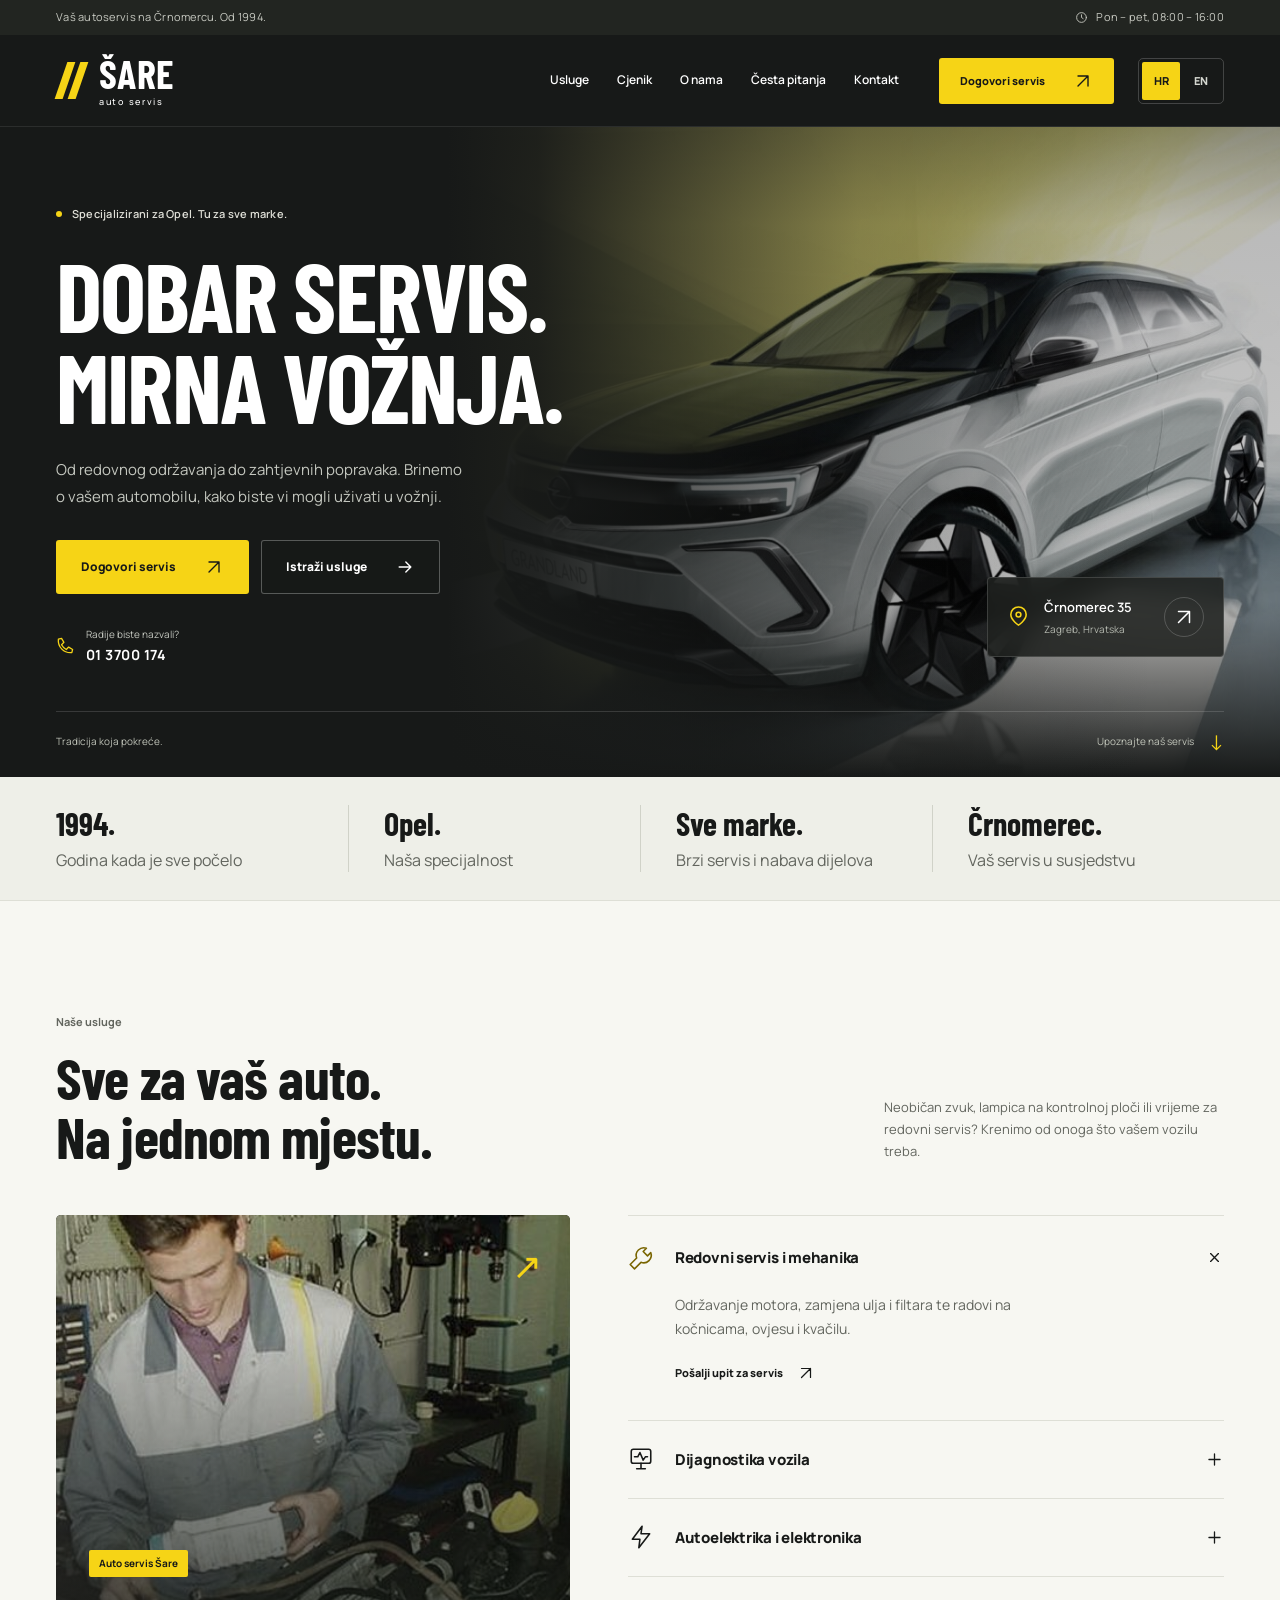
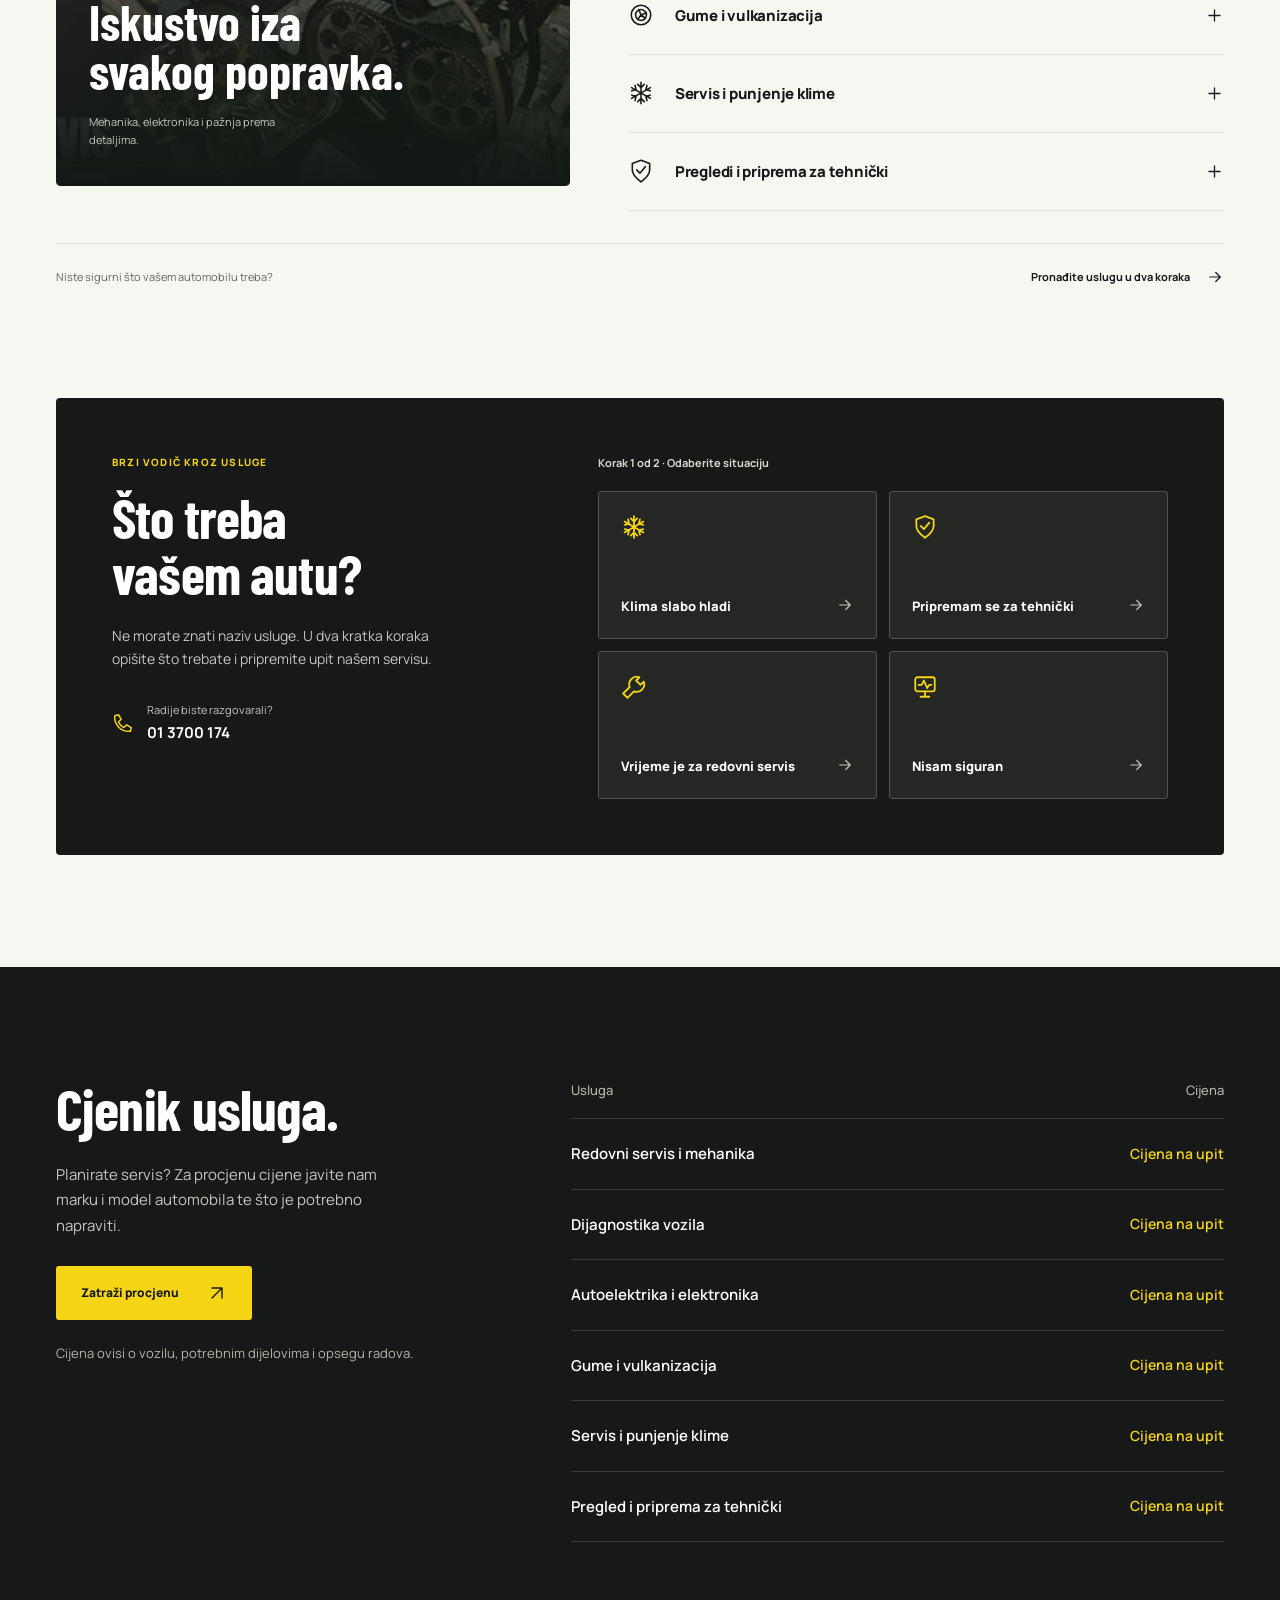
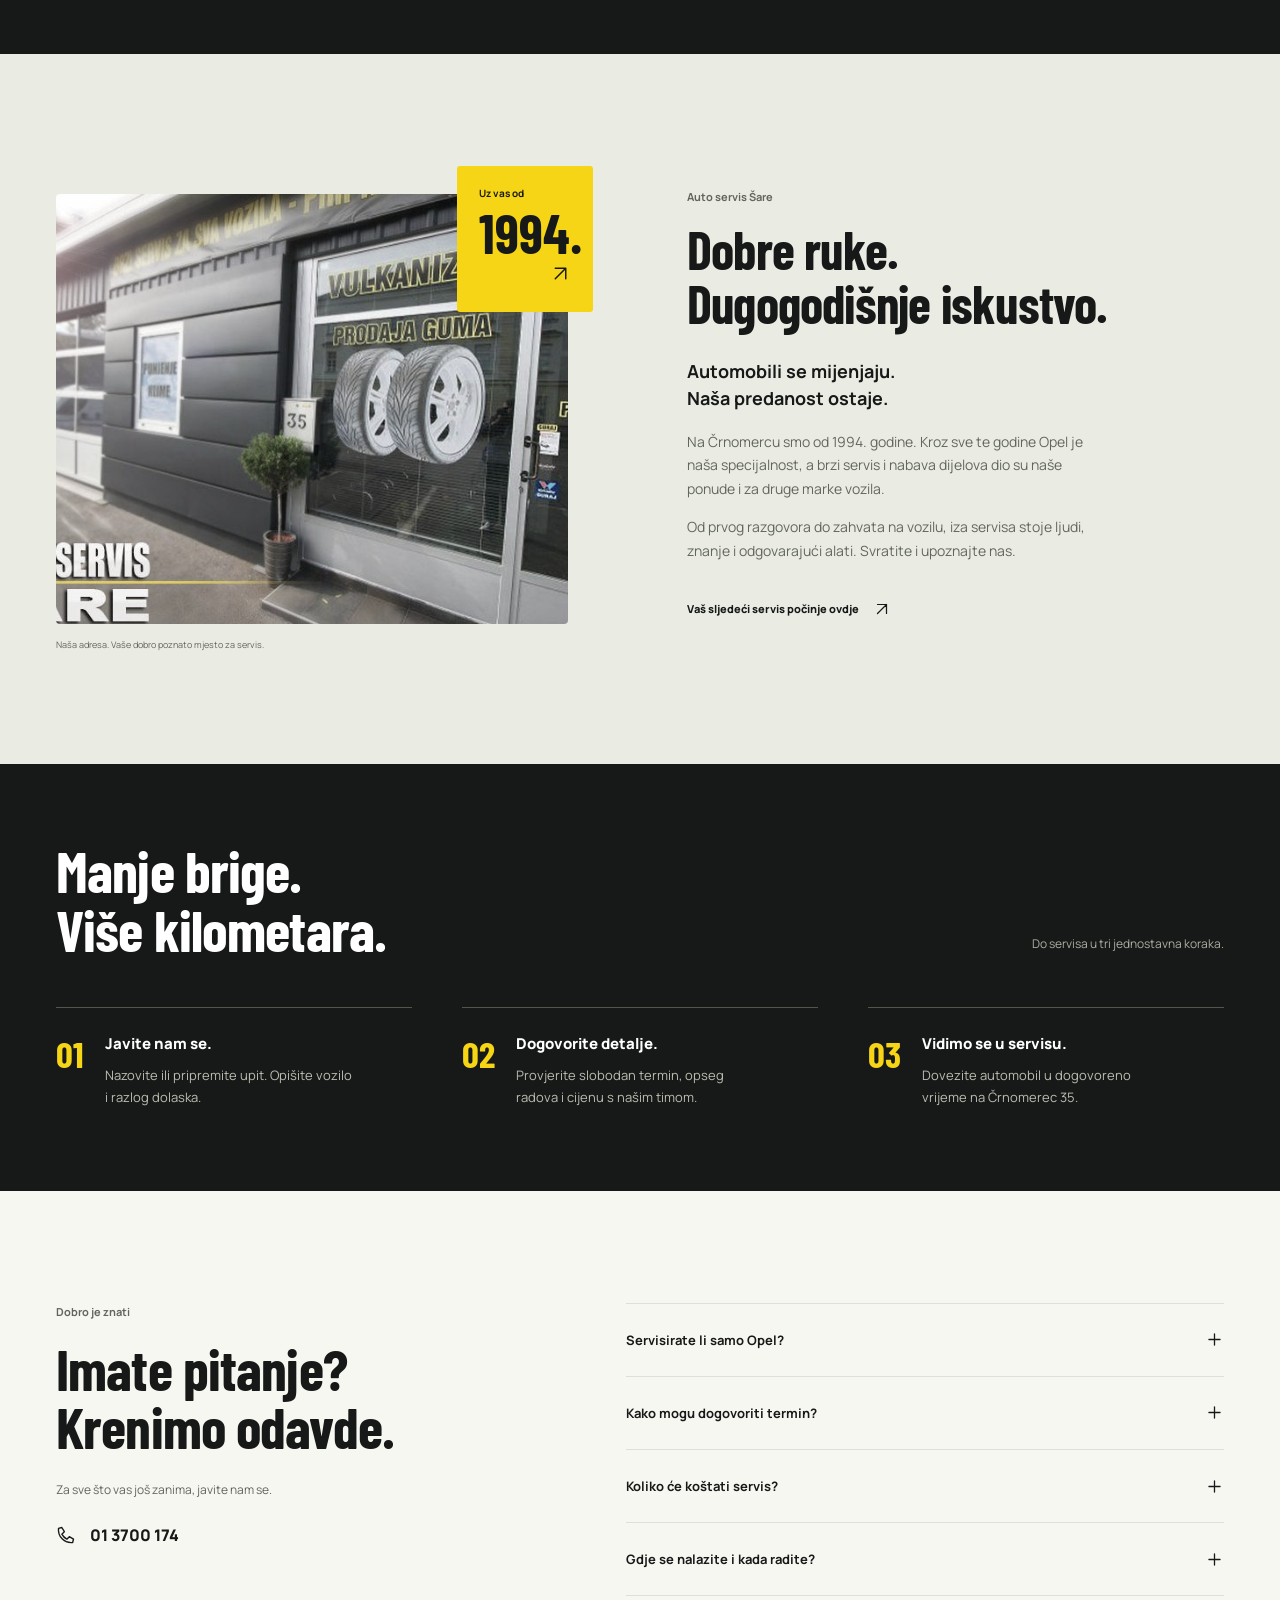
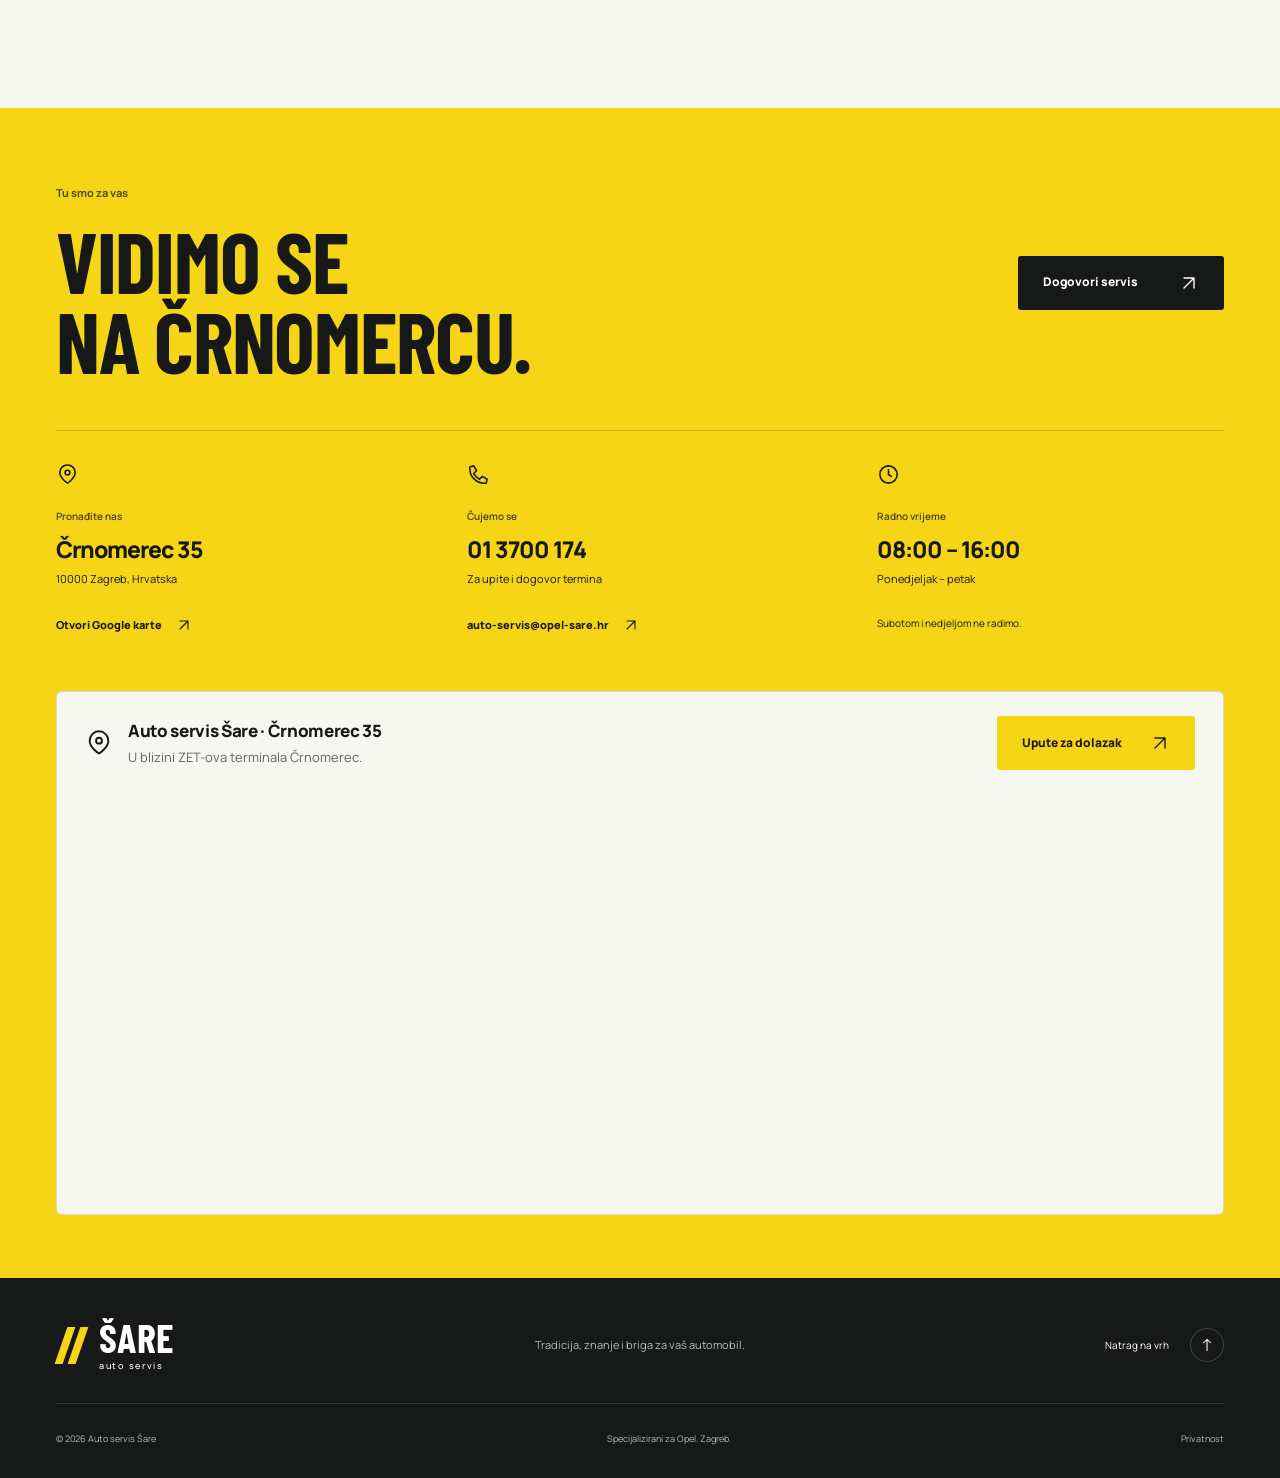
==== commit 543e65bd: "Add additional questions to ask clients to easier request a service" ====
--- a/index.html
+++ b/index.html
@@ -9,6 +9,25 @@
       content="Auto servis Šare na Črnomercu u Zagrebu. Specijalizirani za Opel od 1994. Mehanika, dijagnostika, autoelektrika, gume i klima. Dogovorite servis."
     />
     <title>Auto servis Šare — Dobar servis. Mirna vožnja.</title>
+    <link
+      rel="canonical"
+      href="https://markozivko.github.io/auto-servis-sare/"
+    />
+    <link
+      rel="alternate"
+      hreflang="hr"
+      href="https://markozivko.github.io/auto-servis-sare/"
+    />
+    <link
+      rel="alternate"
+      hreflang="en"
+      href="https://markozivko.github.io/auto-servis-sare/en/"
+    />
+    <link
+      rel="alternate"
+      hreflang="x-default"
+      href="https://markozivko.github.io/auto-servis-sare/"
+    />
     <link rel="icon" href="assets/favicon.svg" type="image/svg+xml" />
     <link
       rel="preload"
@@ -109,6 +128,25 @@
           <span class="brand-mark" aria-hidden="true"><i></i><i></i></span>
           <span class="brand-name">ŠARE<span>auto servis</span></span>
         </a>
+        <nav class="language-switch" aria-label="Odabir jezika">
+          <a
+            href="./"
+            lang="hr"
+            hreflang="hr"
+            aria-label="Hrvatski"
+            aria-current="page"
+            data-language-link
+            >HR</a
+          >
+          <a
+            href="en/"
+            lang="en"
+            hreflang="en"
+            aria-label="English"
+            data-language-link
+            >EN</a
+          >
+        </nav>
         <button
           class="menu-toggle"
           id="menu-toggle"
@@ -269,7 +307,7 @@
                     class="text-button"
                     type="button"
                     data-booking
-                    data-service="Mehanika"
+                    data-service="mechanics"
                   >
                     Pošalji upit za servis
                     <svg class="icon" aria-hidden="true">
@@ -297,7 +335,7 @@
                     class="text-button"
                     type="button"
                     data-booking
-                    data-service="Dijagnostika"
+                    data-service="diagnostics"
                   >
                     Pošalji upit za dijagnostiku
                     <svg class="icon" aria-hidden="true">
@@ -325,7 +363,7 @@
                     class="text-button"
                     type="button"
                     data-booking
-                    data-service="Autoelektrika"
+                    data-service="electrics"
                   >
                     Pošalji upit za autoelektriku
                     <svg class="icon" aria-hidden="true">
@@ -353,7 +391,7 @@
                     class="text-button"
                     type="button"
                     data-booking
-                    data-service="Gume"
+                    data-service="tyres"
                   >
                     Pošalji upit za gume
                     <svg class="icon" aria-hidden="true">
@@ -381,7 +419,7 @@
                     class="text-button"
                     type="button"
                     data-booking
-                    data-service="Klima"
+                    data-service="air-conditioning"
                   >
                     Pošalji upit za klimu
                     <svg class="icon" aria-hidden="true">
@@ -409,7 +447,7 @@
                     class="text-button"
                     type="button"
                     data-booking
-                    data-service="Pregled vozila"
+                    data-service="inspection"
                   >
                     Pošalji upit za pregled
                     <svg class="icon" aria-hidden="true">
@@ -422,13 +460,163 @@
           </div>
           <div class="services-note">
             <span>Niste sigurni što vašem automobilu treba?</span
-            ><a href="tel:+38513700174"
+            ><a href="#vodic" data-guide-link hidden
+              >Pronađite uslugu u dva koraka<svg
+                class="icon"
+                aria-hidden="true"
+              >
+                <use href="#i-arrow" /></svg></a
+            ><a href="tel:+38513700174" data-guide-fallback
               >Opišite nam problem. Tu smo da pomognemo.<svg
                 class="icon"
                 aria-hidden="true"
               >
                 <use href="#i-arrow" /></svg
             ></a>
+          </div>
+        </div>
+      </section>
+
+      <section
+        class="section guide-section"
+        id="vodic"
+        aria-labelledby="guide-title"
+        hidden
+      >
+        <div class="container">
+          <div class="guide-panel">
+            <div class="guide-intro">
+              <p class="guide-kicker">Brzi vodič kroz usluge</p>
+              <h2 id="guide-title">Što treba vašem autu?</h2>
+              <p class="guide-description">
+                Ne morate znati naziv usluge. U dva kratka koraka opišite što
+                trebate i pripremite upit našem servisu.
+              </p>
+              <a class="guide-phone" href="tel:+38513700174">
+                <svg class="icon" aria-hidden="true">
+                  <use href="#i-phone" />
+                </svg>
+                <span
+                  >Radije biste razgovarali?<strong>01 3700 174</strong></span
+                >
+              </a>
+            </div>
+            <div class="guide-interaction">
+              <p class="guide-progress" id="guide-progress" aria-live="polite">
+                Korak 1 od 2 · Odaberite situaciju
+              </p>
+              <div class="guide-choices" id="guide-choices">
+                <button
+                  class="guide-choice"
+                  type="button"
+                  data-guide-situation="climate"
+                >
+                  <svg class="icon" aria-hidden="true">
+                    <use href="#i-snow" />
+                  </svg>
+                  <span>Klima slabo hladi</span>
+                  <svg class="icon guide-choice-arrow" aria-hidden="true">
+                    <use href="#i-arrow" />
+                  </svg>
+                </button>
+                <button
+                  class="guide-choice"
+                  type="button"
+                  data-guide-situation="inspection"
+                >
+                  <svg class="icon" aria-hidden="true">
+                    <use href="#i-shield" />
+                  </svg>
+                  <span>Pripremam se za tehnički</span>
+                  <svg class="icon guide-choice-arrow" aria-hidden="true">
+                    <use href="#i-arrow" />
+                  </svg>
+                </button>
+                <button
+                  class="guide-choice"
+                  type="button"
+                  data-guide-situation="maintenance"
+                >
+                  <svg class="icon" aria-hidden="true">
+                    <use href="#i-wrench" />
+                  </svg>
+                  <span>Vrijeme je za redovni servis</span>
+                  <svg class="icon guide-choice-arrow" aria-hidden="true">
+                    <use href="#i-arrow" />
+                  </svg>
+                </button>
+                <button
+                  class="guide-choice"
+                  type="button"
+                  data-guide-situation="unsure"
+                >
+                  <svg class="icon" aria-hidden="true">
+                    <use href="#i-diagnostic" />
+                  </svg>
+                  <span>Nisam siguran</span>
+                  <svg class="icon guide-choice-arrow" aria-hidden="true">
+                    <use href="#i-arrow" />
+                  </svg>
+                </button>
+              </div>
+              <div id="guide-details" hidden>
+                <button class="guide-back" id="guide-back" type="button">
+                  <span aria-hidden="true">←</span> Promijeni situaciju
+                </button>
+                <p class="guide-selection" id="guide-selection"></p>
+                <form id="guide-form">
+                  <fieldset class="guide-fieldset">
+                    <legend id="guide-question" tabindex="-1"></legend>
+                    <div class="guide-answers" id="guide-answers"></div>
+                  </fieldset>
+                  <div class="guide-preview" id="guide-preview" hidden>
+                    <p class="guide-preview-label">U vašem upitu</p>
+                    <p id="guide-summary"></p>
+                  </div>
+                  <fieldset
+                    class="guide-reuse"
+                    id="guide-reuse"
+                    hidden
+                    disabled
+                  >
+                    <legend id="guide-reuse-title" tabindex="-1">
+                      Već ste uredili opis u obrascu. Koji želite koristiti?
+                    </legend>
+                    <label class="guide-answer">
+                      <input
+                        type="radio"
+                        name="guide-reuse"
+                        value="keep"
+                        required
+                      />
+                      <span>Zadrži moj postojeći opis</span>
+                    </label>
+                    <label class="guide-answer">
+                      <input
+                        type="radio"
+                        name="guide-reuse"
+                        value="replace"
+                        required
+                      />
+                      <span>Zamijeni cijeli opis novim sažetkom</span>
+                    </label>
+                  </fieldset>
+                  <p class="guide-error" id="guide-error" role="alert"></p>
+                  <button
+                    class="button button-yellow guide-continue"
+                    type="submit"
+                  >
+                    Nastavi na upit
+                    <svg class="icon" aria-hidden="true">
+                      <use href="#i-up-right" />
+                    </svg>
+                  </button>
+                  <p class="guide-note">
+                    Prije slanja možete pregledati i dopuniti upit.
+                  </p>
+                </form>
+              </div>
+            </div>
           </div>
         </div>
       </section>
@@ -449,7 +637,7 @@
               class="button button-yellow"
               type="button"
               data-booking
-              data-service="Ostalo"
+              data-service="other"
             >
               Zatraži procjenu
               <svg class="icon" aria-hidden="true">
@@ -866,15 +1054,13 @@
             <label for="service">Usluga <span aria-hidden="true">*</span></label
             ><select id="service" name="service" required>
               <option value="">Odaberite uslugu</option>
-              <option value="Mehanika">Redovni servis i mehanika</option>
-              <option value="Dijagnostika">Dijagnostika vozila</option>
-              <option value="Autoelektrika">Autoelektrika i elektronika</option>
-              <option value="Gume">Gume i vulkanizacija</option>
-              <option value="Klima">Servis klime</option>
-              <option value="Pregled vozila">
-                Pregled i priprema za tehnički
-              </option>
-              <option value="Ostalo">Ostalo / nisam siguran</option>
+              <option value="mechanics">Redovni servis i mehanika</option>
+              <option value="diagnostics">Dijagnostika vozila</option>
+              <option value="electrics">Autoelektrika i elektronika</option>
+              <option value="tyres">Gume i vulkanizacija</option>
+              <option value="air-conditioning">Servis klime</option>
+              <option value="inspection">Pregled i priprema za tehnički</option>
+              <option value="other">Ostalo / nisam siguran</option>
             </select>
           </div>
           <div class="field field-full">
@@ -991,7 +1177,17 @@
             flex-wrap: wrap;
           }
           .nav-inner {
+            height: auto;
+            min-height: 76px;
+            padding-block: 12px;
             flex-wrap: wrap;
+          }
+          .main-nav {
+            width: 100%;
+            flex-direction: row;
+            gap: 8px 20px;
+            padding: 12px 0 0;
+            box-shadow: none;
           }
           .site-header {
             position: relative;
--- a/styles.css
+++ b/styles.css
@@ -201,7 +201,7 @@
   display: flex;
   align-items: center;
   justify-content: space-between;
-  gap: 40px;
+  gap: 24px;
 }
 .brand {
   display: flex;
@@ -239,9 +239,42 @@
 .main-nav {
   display: flex;
   align-items: center;
-  gap: 35px;
+  margin-left: auto;
+  gap: 28px;
   font-size: 12px;
   font-weight: 600;
+}
+.language-switch {
+  display: flex;
+  align-items: center;
+  flex-shrink: 0;
+  gap: 2px;
+  order: 2;
+  padding: 3px;
+  border: 1px solid #ffffff30;
+  border-radius: 5px;
+}
+.language-switch a {
+  display: grid;
+  place-items: center;
+  min-width: 38px;
+  min-height: 38px;
+  border-radius: 2px;
+  color: #d4d6cf;
+  font-size: 11px;
+  font-weight: 800;
+  line-height: 1;
+  transition:
+    background-color 0.2s,
+    color 0.2s;
+}
+.language-switch a:hover {
+  background: #ffffff14;
+  color: var(--white);
+}
+.language-switch a[aria-current="page"] {
+  background: var(--yellow);
+  color: var(--ink);
 }
 .main-nav > a {
   padding: 12px 0;
@@ -708,6 +741,243 @@
   height: 18px;
 }
 
+.section.guide-section {
+  padding-top: 0;
+}
+.guide-panel {
+  display: grid;
+  grid-template-columns: 0.85fr 1.15fr;
+  align-items: start;
+  gap: 64px;
+  padding: 56px;
+  border-radius: 4px;
+  background: var(--ink);
+  color: var(--white);
+}
+.guide-panel :focus-visible,
+.guide-fieldset legend:focus,
+.guide-reuse legend:focus {
+  outline: 3px solid var(--yellow);
+  outline-offset: 5px;
+}
+.guide-kicker {
+  margin-bottom: 18px;
+  color: var(--yellow);
+  font-size: 10px;
+  font-weight: 800;
+  letter-spacing: 0.12em;
+  text-transform: uppercase;
+}
+.guide-intro h2 {
+  max-width: 380px;
+  font-size: clamp(44px, 4.3vw, 60px);
+}
+.guide-description {
+  max-width: 350px;
+  margin-top: 22px;
+  color: #c4c7bf;
+  font-size: 14px;
+}
+.guide-phone {
+  display: inline-flex;
+  align-items: center;
+  gap: 13px;
+  margin-top: 30px;
+  min-height: 44px;
+  font-size: 11px;
+  color: #c4c7bf;
+}
+.guide-phone > .icon {
+  color: var(--yellow);
+}
+.guide-phone strong {
+  display: block;
+  color: var(--white);
+  font-size: 15px;
+}
+.guide-phone:hover strong {
+  text-decoration: underline;
+  text-underline-offset: 4px;
+}
+.guide-interaction {
+  min-width: 0;
+}
+.guide-progress {
+  margin-bottom: 18px;
+  color: #d5d7cf;
+  font-size: 11px;
+  font-weight: 700;
+}
+.guide-choices {
+  display: grid;
+  grid-template-columns: repeat(2, minmax(0, 1fr));
+  gap: 12px;
+}
+.guide-choice {
+  display: grid;
+  grid-template-columns: minmax(0, 1fr) 18px;
+  align-content: space-between;
+  gap: 24px 12px;
+  min-height: 148px;
+  padding: 22px;
+  border: 1px solid #50544c;
+  border-radius: 3px;
+  background: var(--ink-soft);
+  color: var(--white);
+  text-align: left;
+  transition:
+    background-color 0.2s,
+    border-color 0.2s;
+}
+.guide-choice > .icon:first-child {
+  grid-column: 1 / -1;
+  width: 26px;
+  height: 26px;
+  color: var(--yellow);
+}
+.guide-choice > span {
+  align-self: end;
+  font-size: 13px;
+  font-weight: 800;
+  line-height: 1.55;
+}
+.guide-choice .guide-choice-arrow {
+  align-self: end;
+  width: 18px;
+  height: 18px;
+  margin-bottom: 2px;
+  color: #bec3b6;
+}
+.guide-choice:hover {
+  border-color: var(--yellow);
+  background: #30352d;
+}
+.guide-back {
+  display: inline-flex;
+  align-items: center;
+  gap: 10px;
+  min-height: 44px;
+  margin-top: -10px;
+  margin-bottom: 12px;
+  padding: 0;
+  background: none;
+  color: #d5d7cf;
+  font-size: 11px;
+  font-weight: 700;
+}
+.guide-back:hover {
+  color: var(--yellow);
+}
+.guide-selection {
+  margin-bottom: 10px;
+  color: var(--yellow);
+  font-size: 11px;
+  font-weight: 800;
+}
+.guide-fieldset {
+  min-width: 0;
+  margin: 0;
+  padding: 0;
+  border: 0;
+}
+.guide-fieldset legend {
+  padding: 0;
+  font-size: 19px;
+  font-weight: 800;
+  line-height: 1.5;
+}
+.guide-answers {
+  display: grid;
+  gap: 10px;
+  margin-top: 20px;
+}
+.guide-panel .guide-answer {
+  display: flex;
+  align-items: center;
+  gap: 12px;
+  min-height: 52px;
+  margin: 0;
+  padding: 13px 16px;
+  border: 1px solid #50544c;
+  border-radius: 3px;
+  background: var(--ink-soft);
+  cursor: pointer;
+}
+.guide-panel .guide-answer:hover,
+.guide-panel .guide-answer:has(input:checked) {
+  border-color: var(--yellow);
+  background: #30352d;
+}
+.guide-panel .guide-answer input {
+  flex: 0 0 auto;
+  width: 18px;
+  height: 18px;
+  margin: 0;
+  padding: 0;
+  accent-color: var(--yellow);
+  cursor: pointer;
+}
+.guide-panel .guide-answer span {
+  color: var(--white);
+  font-size: 12px;
+  font-weight: 600;
+  line-height: 1.6;
+}
+.guide-preview {
+  margin-top: 20px;
+  padding: 15px 18px;
+  border-left: 2px solid var(--yellow);
+  background: #ffffff08;
+}
+.guide-preview-label {
+  margin-bottom: 6px;
+  color: #c4c7bf;
+  font-size: 10px;
+  font-weight: 800;
+}
+.guide-reuse {
+  min-width: 0;
+  margin: 24px 0 0;
+  padding: 18px 0 0;
+  border: 0;
+  border-top: 1px solid #50544c;
+}
+.guide-reuse legend {
+  float: left;
+  width: 100%;
+  margin-bottom: 14px;
+  padding: 0;
+  font-size: 13px;
+  font-weight: 800;
+  line-height: 1.65;
+}
+.guide-reuse .guide-answer {
+  clear: both;
+  margin-top: 10px;
+}
+#guide-summary {
+  white-space: pre-line;
+  overflow-wrap: anywhere;
+  font-size: 12px;
+  line-height: 1.75;
+}
+.guide-error {
+  margin-top: 16px;
+  color: #ffbdb3;
+  font-size: 12px;
+}
+.guide-error:empty {
+  display: none;
+}
+.guide-continue {
+  margin-top: 22px;
+}
+.guide-note {
+  margin-top: 12px;
+  color: #c4c7bf;
+  font-size: 10px;
+}
+
 .pricing-section {
   background: var(--ink);
   color: var(--white);
@@ -1384,7 +1654,15 @@
     width: calc(100% - 72px);
   }
   .main-nav {
-    gap: 24px;
+    gap: 17px;
+  }
+  .nav-inner {
+    gap: 16px;
+  }
+  .nav-booking {
+    margin-left: 0;
+    gap: 14px;
+    padding-inline: 15px;
   }
   .services-layout {
     gap: 35px;
@@ -1426,10 +1704,16 @@
   }
   .nav-inner {
     height: 76px;
+    gap: 12px;
+  }
+  .language-switch {
+    order: 0;
+    margin-left: auto;
   }
   .main-nav {
     display: none;
     position: absolute;
+    margin-left: 0;
     top: 76px;
     left: 0;
     right: 0;
@@ -1658,6 +1942,7 @@
   }
   .nav-inner {
     height: 72px;
+    gap: 8px;
   }
   .brand-name {
     font-size: 35px;
@@ -2258,6 +2543,76 @@
     font-size: 12px;
   }
 }
+@media (max-width: 999px) {
+  .guide-panel {
+    gap: 36px;
+    padding: 36px;
+    grid-template-columns: 0.85fr 1.15fr;
+  }
+  .guide-choices {
+    grid-template-columns: 1fr;
+  }
+  .guide-choice {
+    grid-template-columns: 26px minmax(0, 1fr) 18px;
+    align-items: center;
+    align-content: center;
+    min-height: 76px;
+    gap: 14px;
+    padding: 18px;
+  }
+  .guide-choice > .icon:first-child {
+    grid-column: auto;
+  }
+  .guide-choice > span,
+  .guide-choice .guide-choice-arrow {
+    align-self: center;
+  }
+  .guide-choice .guide-choice-arrow {
+    margin-bottom: 0;
+  }
+}
+@media (max-width: 699px) {
+  .guide-panel {
+    grid-template-columns: 1fr;
+    gap: 28px;
+    padding: 28px 22px;
+  }
+  .guide-intro h2 {
+    max-width: 300px;
+    font-size: 44px;
+  }
+  .guide-kicker {
+    margin-bottom: 14px;
+  }
+  .guide-description {
+    margin-top: 18px;
+    font-size: 13px;
+  }
+  .guide-phone {
+    margin-top: 20px;
+  }
+  .guide-interaction {
+    padding-top: 25px;
+    border-top: 1px solid #50544c;
+  }
+  .guide-choice {
+    padding: 16px 14px;
+  }
+  .guide-choice > span {
+    font-size: 12px;
+  }
+  .guide-fieldset legend {
+    font-size: 17px;
+  }
+  .guide-panel .guide-answer {
+    padding: 12px;
+  }
+  .guide-continue {
+    width: 100%;
+    gap: 16px;
+    padding-inline: 18px;
+  }
+}
 @media (prefers-reduced-motion: reduce) {
   html {
     scroll-behavior: auto;
